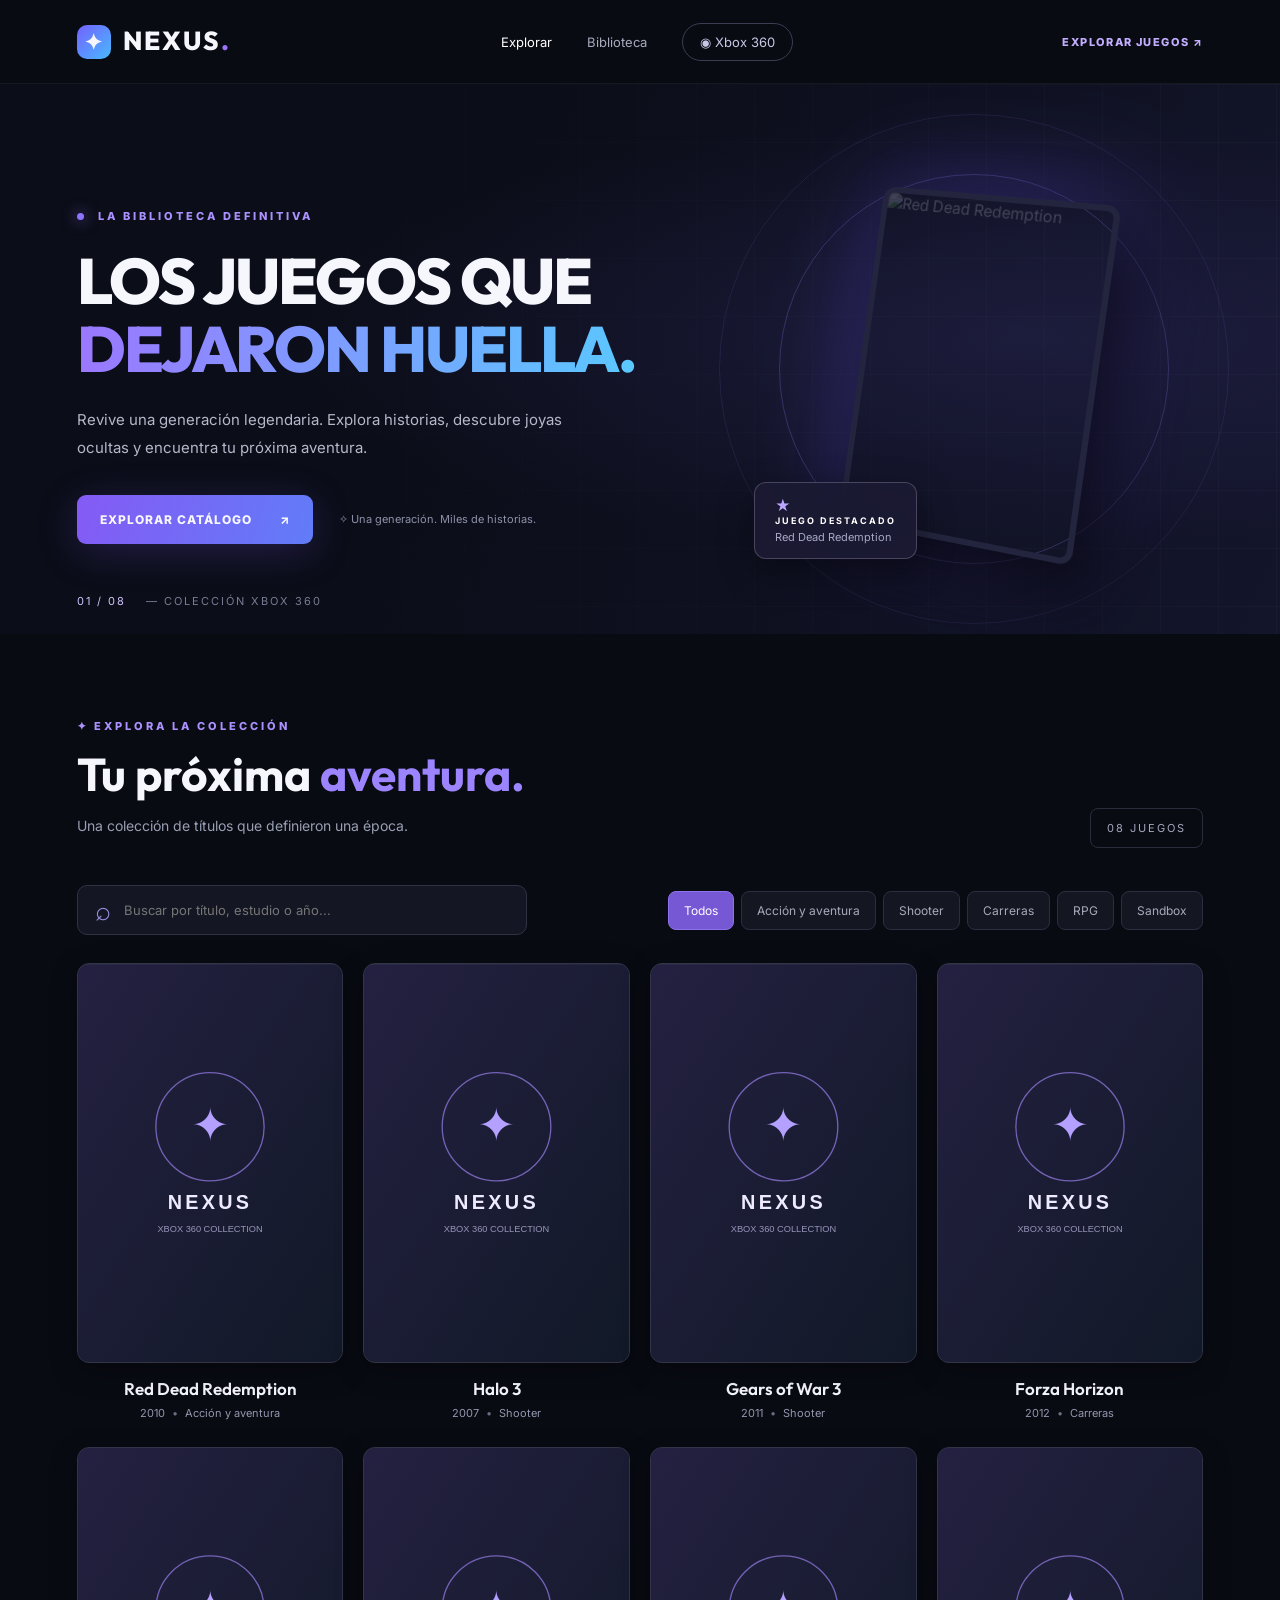
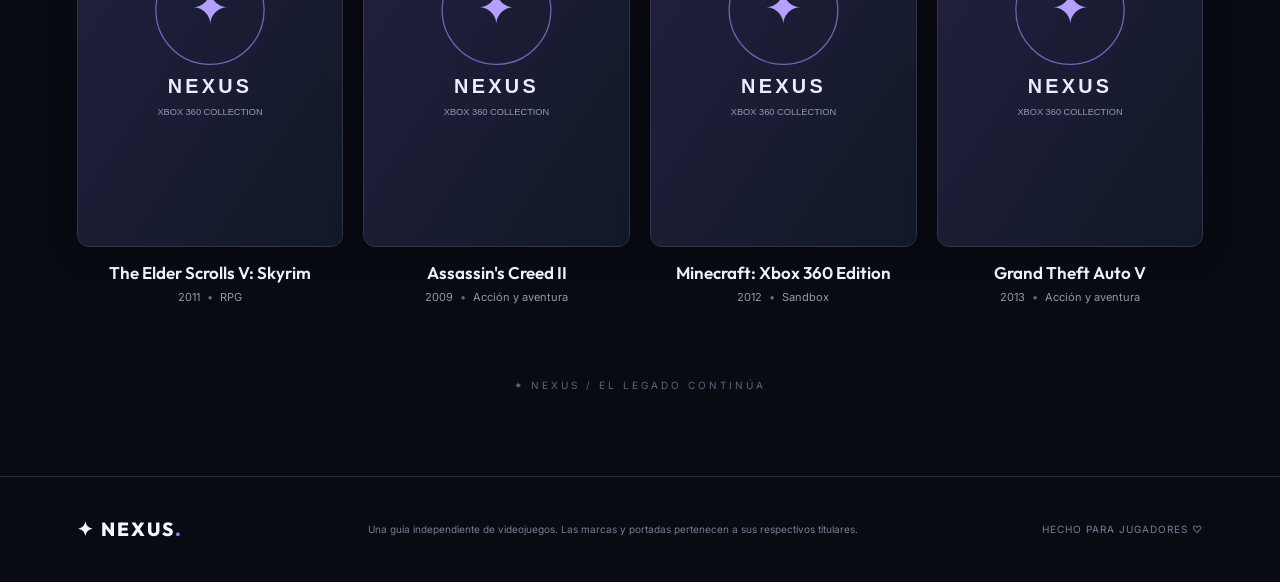
==== index.html @ 8d987488 "Add files via upload" ====
<!doctype html><html lang="es"><head><meta charset="utf-8"><meta name="viewport" content="width=device-width,initial-scale=1"><meta name="theme-color" content="#090b13"><meta name="description" content="Descubre los mejores juegos de Xbox 360, sus historias y dónde comprarlos."><title>NEXUS — Tu universo gamer</title><link rel="preconnect" href="https://fonts.googleapis.com"><link rel="preconnect" href="https://fonts.gstatic.com" crossorigin><link href="https://fonts.googleapis.com/css2?family=Outfit:wght@400;500;600;700;800&family=Inter:wght@400;500;600&display=swap" rel="stylesheet"><link rel="stylesheet" href="styles.css"></head><body><header class="topbar"><a class="brand" href="index.html"><span class="brand-icon">✦</span>NEXUS<span class="brand-dot">.</span></a><nav><a class="active" href="index.html">Explorar</a><a href="#catalogo">Biblioteca</a><span class="platform-pill">◉ Xbox 360</span></nav><a class="top-action" href="#catalogo">EXPLORAR JUEGOS ↗</a></header><main><section class="hero"><div class="hero-glow"></div><div class="hero-copy"><span class="eyebrow"><span class="pulse"></span> LA BIBLIOTECA DEFINITIVA</span><h1>LOS JUEGOS QUE<br><em>DEJARON HUELLA.</em></h1><p>Revive una generación legendaria. Explora historias, descubre joyas ocultas y encuentra tu próxima aventura.</p><div class="hero-actions"><a href="#catalogo" class="primary-button">EXPLORAR CATÁLOGO <span>↗</span></a><span class="hero-note">✧ Una generación. Miles de historias.</span></div></div><div class="hero-art"><div class="orbit orbit-one"></div><div class="orbit orbit-two"></div><div class="hero-cover"><img src="https://images.igdb.com/igdb/image/upload/t_cover_big/co2l9l.jpg" alt="Red Dead Redemption" onerror="this.style.opacity='.2'"></div><div class="float-label">★ <b>JUEGO DESTACADO</b><small>Red Dead Redemption</small></div></div><span class="hero-index">01 / 08 <span>— COLECCIÓN XBOX 360</span></span></section><section class="library" id="catalogo"><div class="section-head"><div><div class="overline">✦ EXPLORA LA COLECCIÓN</div><h2>Tu próxima <span>aventura.</span></h2><p>Una colección de títulos que definieron una época.</p></div><div class="count" id="counter">08 JUEGOS</div></div><div class="toolbar"><label class="search"><span>⌕</span><input id="buscar" type="search" placeholder="Buscar por título, estudio o año..." autocomplete="off"></label><div class="filters" id="filtros"><button class="selected" data-genero="Todos">Todos</button></div></div><div class="games-grid" id="juegos"><div class="loading">Cargando biblioteca...</div></div><div class="bottom-note">✦ NEXUS / EL LEGADO CONTINÚA</div></section></main><footer><span class="brand">✦ NEXUS<span class="brand-dot">.</span></span><p>Una guía independiente de videojuegos. Las marcas y portadas pertenecen a sus respectivos titulares.</p><span>HECHO PARA JUGADORES ♡</span></footer><script src="script.js" defer></script></body></html>
---- styles.css ----
:root{--bg:#090b13;--panel:#10131e;--border:#292c3b;--muted:#999fb3;--text:#f6f7fd;--purple:#9b73ff;--blue:#57baff}*{box-sizing:border-box}html{scroll-behavior:smooth}body{margin:0;background:var(--bg);color:var(--text);font-family:Inter,Arial,sans-serif}a{text-decoration:none;color:inherit}button,input{font:inherit}.topbar{height:84px;max-width:1440px;margin:auto;padding:0 6%;display:flex;align-items:center;justify-content:space-between;border-bottom:1px solid #ffffff0d}.brand{font:800 26px Outfit;letter-spacing:2px;white-space:nowrap}.brand-icon{display:inline-grid;place-items:center;background:linear-gradient(135deg,#7361ff,#48baff);border-radius:10px;width:34px;height:34px;font-size:22px;margin-right:12px}.brand-dot{color:var(--purple)}nav{display:flex;align-items:center;gap:35px;font-size:13px;color:#a7aabc}nav a.active,nav a:hover{color:white}.platform-pill{border:1px solid #3b3d51;border-radius:50px;padding:10px 17px;color:#c9c8e7}.top-action{font-size:11px;letter-spacing:1.4px;font-weight:800;color:#c3adff}.hero{position:relative;max-width:1440px;min-height:550px;margin:auto;padding:90px 6% 60px;overflow:hidden;display:flex;align-items:center;background:radial-gradient(ellipse at 80% 46%,#34306c55,transparent 52%),linear-gradient(110deg,#0b0d18 35%,#13152b)}.hero:before{content:'';position:absolute;inset:0;background-image:linear-gradient(#ffffff06 1px,transparent 1px),linear-gradient(90deg,#ffffff06 1px,transparent 1px);background-size:58px 58px;mask-image:linear-gradient(90deg,transparent,#000)}.hero-copy{position:relative;z-index:2;max-width:690px}.eyebrow,.overline{font-size:11px;letter-spacing:3px;color:#ab91ff;font-weight:800}.pulse{display:inline-block;background:#8f73ff;width:7px;height:7px;border-radius:50%;margin-right:9px;box-shadow:0 0 15px #8f73ff}.hero h1{font:800 clamp(40px,5vw,72px)/1.06 Outfit;margin:23px 0;letter-spacing:-2px}.hero h1 em{font-style:normal;background:linear-gradient(95deg,#9b77ff,#5ac8ff);color:transparent;background-clip:text}.hero-copy p{max-width:490px;font-size:15px;line-height:1.9;color:#b5b8c9}.hero-actions{display:flex;gap:26px;align-items:center;margin-top:32px}.primary-button{display:inline-flex;gap:28px;align-items:center;justify-content:center;background:linear-gradient(110deg,#855af5,#617cf8);padding:17px 23px;border-radius:9px;font-weight:800;font-size:12px;letter-spacing:1px;box-shadow:0 8px 40px #7659e83a;transition:.2s}.primary-button:hover{transform:translateY(-3px);box-shadow:0 12px 50px #7659e86a}.hero-note{font-size:11px;color:#8d91a9}.hero-art{position:absolute;right:11%;top:65px;width:330px;height:440px;display:grid;place-items:center;perspective:850px}.hero-cover{width:245px;height:350px;transform:rotate(8deg) rotateY(-15deg);border:6px solid #22253d;border-radius:13px;box-shadow:25px 30px 70px #000b,0 0 100px #6651ed6e;overflow:hidden;position:relative}.hero-cover img{width:100%;height:100%;object-fit:cover}.orbit{position:absolute;border:1px solid #8275db4d;border-radius:50%;width:390px;height:390px}.orbit-two{width:510px;height:510px;border-color:#8275db21}.float-label{position:absolute;bottom:30px;left:-55px;padding:13px 20px;border:1px solid #67617d9c;background:#1b1a33ed;backdrop-filter:blur(12px);border-radius:12px;color:#bca7ff;font-size:15px;box-shadow:0 12px 35px #0006}.float-label b{font-size:9px;letter-spacing:2px;display:block;color:white}.float-label small{font-size:11px;color:#a7a8c6}.hero-index{position:absolute;bottom:26px;left:6%;font-size:11px;color:#d1c5ff;letter-spacing:2px}.hero-index span{color:#777c94;margin-left:15px}.library{max-width:1440px;margin:auto;padding:85px 6%}.section-head{display:flex;justify-content:space-between;align-items:end}.section-head h2{font:700 clamp(30px,4vw,46px) Outfit;margin:12px 0 5px}.section-head h2 span{color:#9c84ff}.section-head p{color:var(--muted);font-size:14px}.count{font-size:11px;letter-spacing:2px;color:#a3a8bd;border:1px solid var(--border);padding:12px 16px;border-radius:8px}.toolbar{display:flex;align-items:center;justify-content:space-between;gap:22px;margin:37px 0 28px}.search{display:flex;align-items:center;gap:13px;background:#141723;border:1px solid #303244;border-radius:10px;padding:0 17px;min-width:290px;flex:1;max-width:450px}.search span{font-size:27px;color:#9b8ee2}.search input{background:none;border:0;outline:0;color:white;width:100%;padding:16px 0;font-size:13px}.filters{display:flex;gap:7px;overflow:auto}.filters button{white-space:nowrap;background:#141722;border:1px solid #2b2e3e;color:#a6a9b9;padding:11px 15px;border-radius:8px;cursor:pointer;font-size:12px}.filters button.selected,.filters button:hover{background:#7657d4;color:white;border-color:#8d72ee}.games-grid{display:grid;grid-template-columns:repeat(4,minmax(0,1fr));gap:27px 20px}.game-card{display:block;min-width:0;transition:transform .25s}.game-card:hover{transform:translateY(-7px)}.cover-wrap{position:relative;aspect-ratio:2/3;overflow:hidden;border-radius:12px;background:linear-gradient(145deg,#292c45,#151728);border:1px solid #343448;box-shadow:0 8px 28px #0005}.cover-wrap img{width:100%;height:100%;object-fit:contain;transition:transform .35s}.game-card:hover img{transform:scale(1.05)}.cover-wrap:after{content:'VER FICHA ↗';position:absolute;bottom:0;left:0;right:0;background:linear-gradient(transparent,#10121de8);padding:50px 15px 18px;font-size:11px;letter-spacing:1px;font-weight:800;opacity:0;transition:.25s}.game-card:hover .cover-wrap:after{opacity:1}.game-card h3{font:600 17px Outfit;text-align:center;margin:15px 0 7px}.game-meta{text-align:center;color:#9397ad;font-size:11px}.game-meta span{color:#696d83;padding:0 7px}.bottom-note{text-align:center;color:#5e637e;font-size:10px;letter-spacing:3px;margin:75px 0 0}.loading{grid-column:1/-1;text-align:center;padding:55px;color:#a8a6c8}footer{border-top:1px solid #262839;max-width:1440px;margin:auto;padding:34px 6%;display:flex;align-items:center;gap:30px;justify-content:space-between}footer .brand{font-size:19px}footer p,footer>span:last-child{font-size:10px;color:#777e94;line-height:1.7}footer>span:last-child{letter-spacing:1px}.detail-hero{position:relative;min-height:340px;background:radial-gradient(ellipse at 65% 20%,#36336c88,transparent 65%),#111323;overflow:hidden}.detail-hero .backdrop{position:absolute;inset:0;width:100%;height:100%;object-fit:cover;opacity:.22;filter:blur(3px)}.detail-hero:after{content:'';position:absolute;inset:0;background:linear-gradient(0deg,#090b13,transparent 80%)}.detail-hero-inner{position:relative;z-index:1;max-width:1250px;margin:auto;padding:45px 5% 95px}.breadcrumb{color:#b2a5dd;font-size:12px}.detail-layout{max-width:1250px;margin:-105px auto 80px;padding:0 5%;position:relative;z-index:2;display:grid;grid-template-columns:280px 1fr;gap:45px}.detail-cover{width:100%;aspect-ratio:2/3;object-fit:contain;border-radius:15px;border:1px solid #49425d;background:#1b1b2d;box-shadow:0 25px 70px #0009}.detail-content{padding-top:95px}.detail-tag{font-size:11px;letter-spacing:2px;color:#b6a2ff;font-weight:800}.detail-content h1{font:800 clamp(32px,4vw,57px)/1.08 Outfit;margin:15px 0}.detail-lead{color:#b7b9ca;font-size:15px;line-height:1.95;max-width:760px}.detail-buttons{display:flex;gap:12px;margin:28px 0 35px;flex-wrap:wrap}.secondary-button{border:1px solid #3b3d53;border-radius:9px;padding:16px 21px;font-size:12px;color:#c7c9d8}.detail-facts{display:grid;grid-template-columns:repeat(2,minmax(0,1fr));gap:14px;border-top:1px solid #303142;padding-top:30px}.fact{padding:14px 0}.fact small{display:block;font-size:11px;color:#8e92a7;margin-bottom:9px}.fact strong{font-size:14px;font-weight:600}.notice{font-size:11px;color:#8e91a8;line-height:1.8;margin-top:22px}.empty{grid-column:1/-1;text-align:center;padding:60px;color:#a8a6c8}@media(max-width:1050px){.hero-art{right:2%;opacity:.65}.hero-copy{max-width:620px}.games-grid{grid-template-columns:repeat(3,1fr)}.toolbar{align-items:stretch;flex-direction:column}.search{max-width:none}}@media(max-width:700px){.topbar{height:70px;padding:0 5%}.topbar nav{display:none}.top-action{font-size:9px}.brand{font-size:21px}.brand-icon{width:29px;height:29px}.hero{min-height:560px;padding:60px 6% 65px;align-items:start}.hero h1{font-size:42px}.hero-copy p{font-size:13px}.hero-art{right:-45px;top:240px;transform:scale(.6);transform-origin:top right;opacity:.5}.hero-copy{z-index:3}.hero-note{display:none}.hero-index{bottom:25px}.library{padding:55px 5%}.section-head{align-items:start}.count{display:none}.games-grid{grid-template-columns:repeat(2,minmax(0,1fr));gap:22px 12px}.game-card h3{font-size:14px}.game-meta{font-size:10px}.filters{width:100%}.detail-layout{grid-template-columns:125px 1fr;gap:18px;margin-top:-85px}.detail-content{padding-top:10px}.detail-content h1{font-size:28px}.detail-lead{grid-column:1/-1}.detail-layout .detail-copy{grid-column:1/-1}.detail-facts{grid-template-columns:1fr 1fr}.detail-cover{margin-top:10px}footer{flex-wrap:wrap}footer p{order:3;width:100%}}
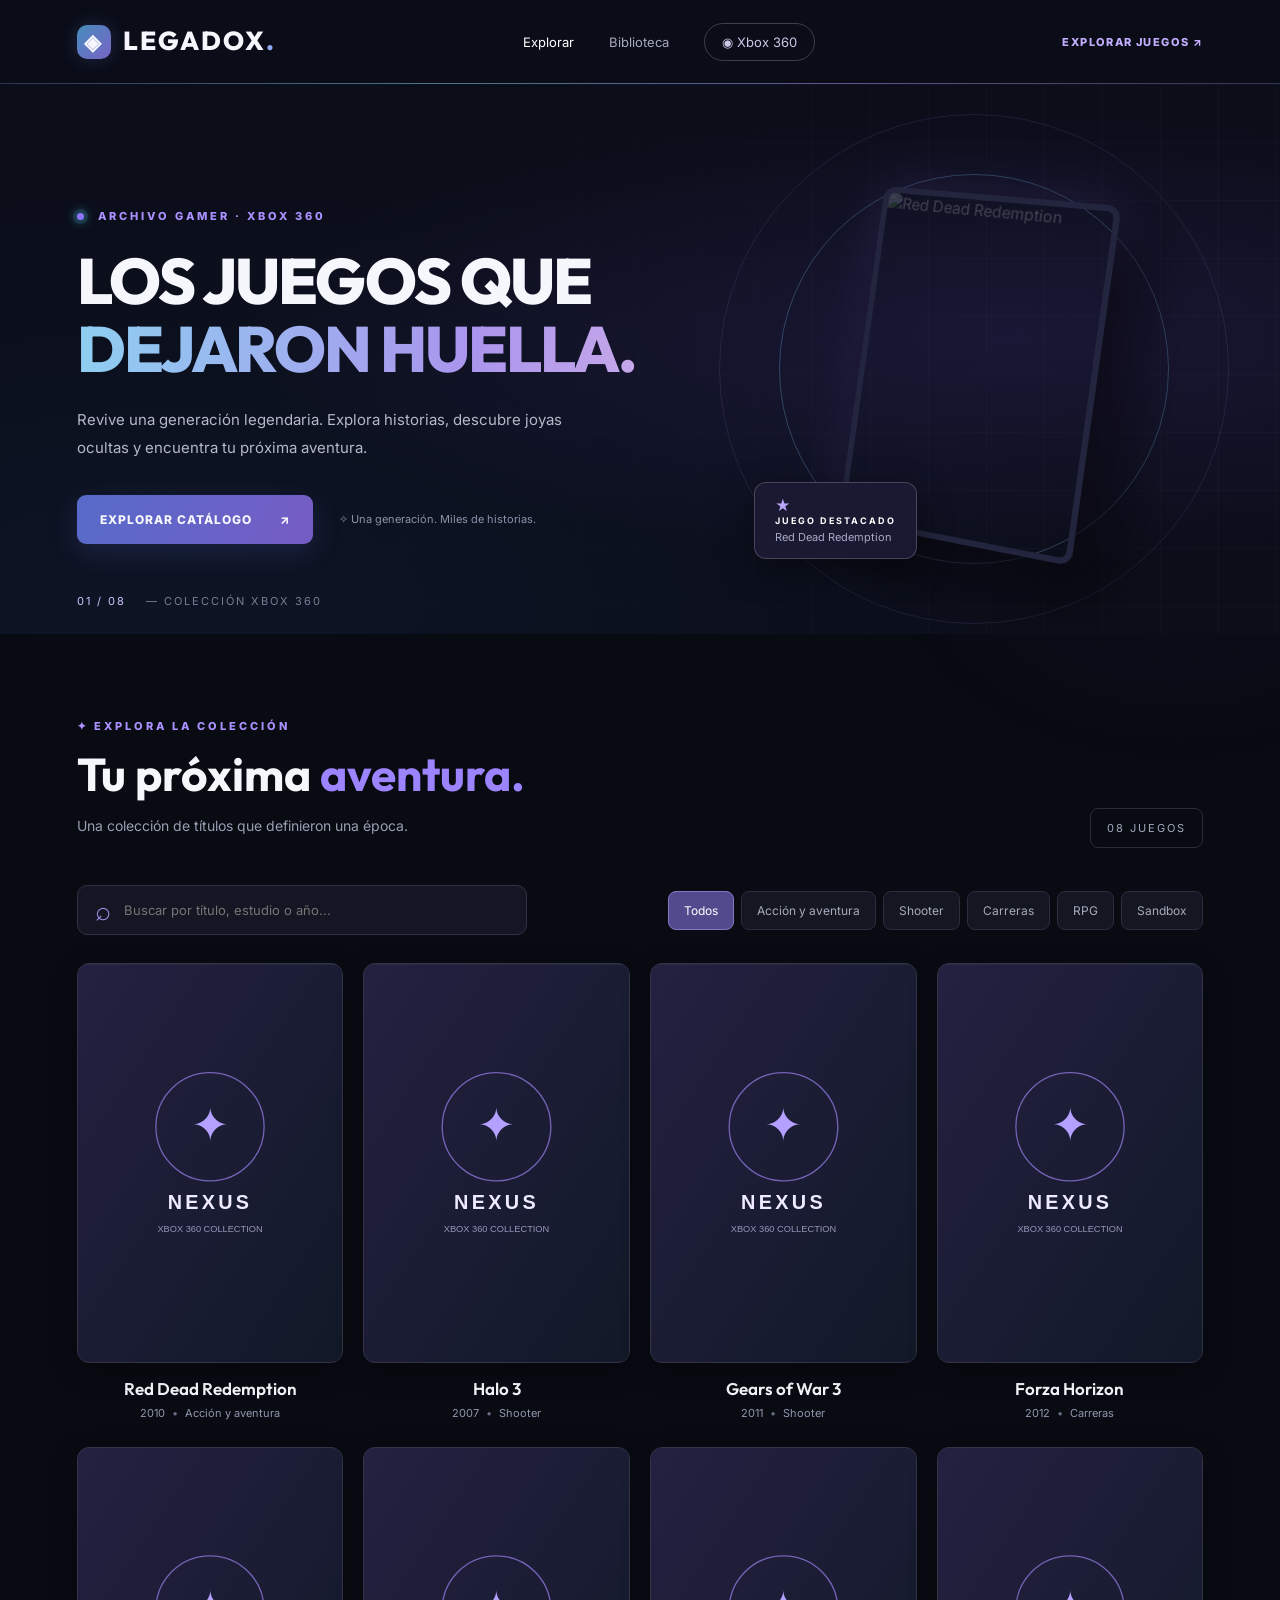
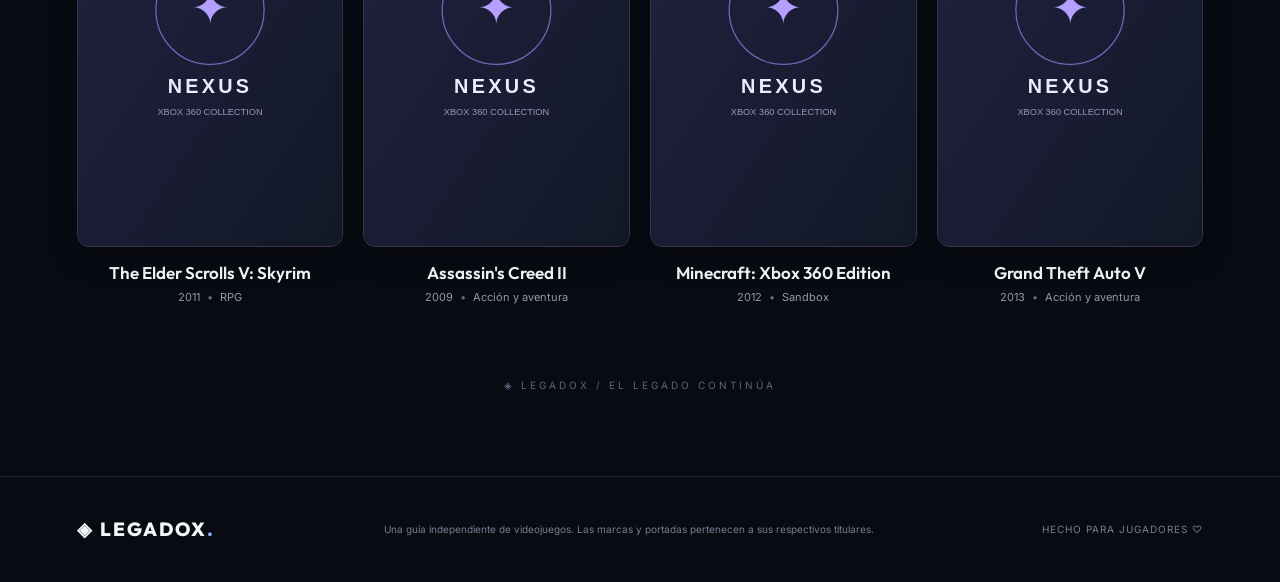
==== commit 5bf12d28: "Add files via upload" ====
--- a/index.html
+++ b/index.html
@@ -1 +1 @@
-<!doctype html><html lang="es"><head><meta charset="utf-8"><meta name="viewport" content="width=device-width,initial-scale=1"><meta name="theme-color" content="#090b13"><meta name="description" content="Descubre los mejores juegos de Xbox 360, sus historias y dónde comprarlos."><title>NEXUS — Tu universo gamer</title><link rel="preconnect" href="https://fonts.googleapis.com"><link rel="preconnect" href="https://fonts.gstatic.com" crossorigin><link href="https://fonts.googleapis.com/css2?family=Outfit:wght@400;500;600;700;800&family=Inter:wght@400;500;600&display=swap" rel="stylesheet"><link rel="stylesheet" href="styles.css"></head><body><header class="topbar"><a class="brand" href="index.html"><span class="brand-icon">✦</span>NEXUS<span class="brand-dot">.</span></a><nav><a class="active" href="index.html">Explorar</a><a href="#catalogo">Biblioteca</a><span class="platform-pill">◉ Xbox 360</span></nav><a class="top-action" href="#catalogo">EXPLORAR JUEGOS ↗</a></header><main><section class="hero"><div class="hero-glow"></div><div class="hero-copy"><span class="eyebrow"><span class="pulse"></span> LA BIBLIOTECA DEFINITIVA</span><h1>LOS JUEGOS QUE<br><em>DEJARON HUELLA.</em></h1><p>Revive una generación legendaria. Explora historias, descubre joyas ocultas y encuentra tu próxima aventura.</p><div class="hero-actions"><a href="#catalogo" class="primary-button">EXPLORAR CATÁLOGO <span>↗</span></a><span class="hero-note">✧ Una generación. Miles de historias.</span></div></div><div class="hero-art"><div class="orbit orbit-one"></div><div class="orbit orbit-two"></div><div class="hero-cover"><img src="https://images.igdb.com/igdb/image/upload/t_cover_big/co2l9l.jpg" alt="Red Dead Redemption" onerror="this.style.opacity='.2'"></div><div class="float-label">★ <b>JUEGO DESTACADO</b><small>Red Dead Redemption</small></div></div><span class="hero-index">01 / 08 <span>— COLECCIÓN XBOX 360</span></span></section><section class="library" id="catalogo"><div class="section-head"><div><div class="overline">✦ EXPLORA LA COLECCIÓN</div><h2>Tu próxima <span>aventura.</span></h2><p>Una colección de títulos que definieron una época.</p></div><div class="count" id="counter">08 JUEGOS</div></div><div class="toolbar"><label class="search"><span>⌕</span><input id="buscar" type="search" placeholder="Buscar por título, estudio o año..." autocomplete="off"></label><div class="filters" id="filtros"><button class="selected" data-genero="Todos">Todos</button></div></div><div class="games-grid" id="juegos"><div class="loading">Cargando biblioteca...</div></div><div class="bottom-note">✦ NEXUS / EL LEGADO CONTINÚA</div></section></main><footer><span class="brand">✦ NEXUS<span class="brand-dot">.</span></span><p>Una guía independiente de videojuegos. Las marcas y portadas pertenecen a sus respectivos titulares.</p><span>HECHO PARA JUGADORES ♡</span></footer><script src="script.js" defer></script></body></html>
+<!doctype html><html lang="es"><head><meta charset="utf-8"><meta name="viewport" content="width=device-width,initial-scale=1"><meta name="theme-color" content="#090b13"><meta name="description" content="Descubre los mejores juegos de Xbox 360, sus historias y dónde comprarlos."><title>LEGADOX — Tu universo gamer</title><link rel="preconnect" href="https://fonts.googleapis.com"><link rel="preconnect" href="https://fonts.gstatic.com" crossorigin><link href="https://fonts.googleapis.com/css2?family=Outfit:wght@400;500;600;700;800&family=Inter:wght@400;500;600&display=swap" rel="stylesheet"><link rel="stylesheet" href="styles.css"></head><body><div class="ambient-rgb" aria-hidden="true"></div><header class="topbar neon-topbar"><a class="brand" href="index.html"><span class="brand-icon">◈</span>LEGADOX<span class="brand-dot">.</span></a><nav><a class="active" href="index.html">Explorar</a><a href="#catalogo">Biblioteca</a><span class="platform-pill">◉ Xbox 360</span></nav><a class="top-action" href="#catalogo">EXPLORAR JUEGOS ↗</a></header><main><section class="hero rgb-frame"><div class="hero-glow"></div><div class="hero-copy"><span class="eyebrow"><span class="pulse"></span> ARCHIVO GAMER · XBOX 360</span><h1>LOS JUEGOS QUE<br><em>DEJARON HUELLA.</em></h1><p>Revive una generación legendaria. Explora historias, descubre joyas ocultas y encuentra tu próxima aventura.</p><div class="hero-actions"><a href="#catalogo" class="primary-button">EXPLORAR CATÁLOGO <span>↗</span></a><span class="hero-note">✧ Una generación. Miles de historias.</span></div></div><div class="hero-art"><div class="orbit orbit-one"></div><div class="orbit orbit-two"></div><div class="hero-cover"><img src="https://images.igdb.com/igdb/image/upload/t_cover_big/co2l9l.jpg" alt="Red Dead Redemption" onerror="this.style.opacity='.2'"></div><div class="float-label">★ <b>JUEGO DESTACADO</b><small>Red Dead Redemption</small></div></div><span class="hero-index">01 / 08 <span>— COLECCIÓN XBOX 360</span></span></section><section class="library" id="catalogo"><div class="section-head"><div><div class="overline">✦ EXPLORA LA COLECCIÓN</div><h2>Tu próxima <span>aventura.</span></h2><p>Una colección de títulos que definieron una época.</p></div><div class="count" id="counter">08 JUEGOS</div></div><div class="toolbar"><label class="search"><span>⌕</span><input id="buscar" type="search" placeholder="Buscar por título, estudio o año..." autocomplete="off"></label><div class="filters" id="filtros"><button class="selected" data-genero="Todos">Todos</button></div></div><div class="games-grid" id="juegos"><div class="loading">Cargando biblioteca...</div></div><div class="bottom-note">◈ LEGADOX / EL LEGADO CONTINÚA</div></section></main><footer><span class="brand">◈ LEGADOX<span class="brand-dot">.</span></span><p>Una guía independiente de videojuegos. Las marcas y portadas pertenecen a sus respectivos titulares.</p><span>HECHO PARA JUGADORES ♡</span></footer><script src="script.js" defer></script></body></html>
--- a/styles.css
+++ b/styles.css
@@ -1 +1,65 @@
 :root{--bg:#090b13;--panel:#10131e;--border:#292c3b;--muted:#999fb3;--text:#f6f7fd;--purple:#9b73ff;--blue:#57baff}*{box-sizing:border-box}html{scroll-behavior:smooth}body{margin:0;background:var(--bg);color:var(--text);font-family:Inter,Arial,sans-serif}a{text-decoration:none;color:inherit}button,input{font:inherit}.topbar{height:84px;max-width:1440px;margin:auto;padding:0 6%;display:flex;align-items:center;justify-content:space-between;border-bottom:1px solid #ffffff0d}.brand{font:800 26px Outfit;letter-spacing:2px;white-space:nowrap}.brand-icon{display:inline-grid;place-items:center;background:linear-gradient(135deg,#7361ff,#48baff);border-radius:10px;width:34px;height:34px;font-size:22px;margin-right:12px}.brand-dot{color:var(--purple)}nav{display:flex;align-items:center;gap:35px;font-size:13px;color:#a7aabc}nav a.active,nav a:hover{color:white}.platform-pill{border:1px solid #3b3d51;border-radius:50px;padding:10px 17px;color:#c9c8e7}.top-action{font-size:11px;letter-spacing:1.4px;font-weight:800;color:#c3adff}.hero{position:relative;max-width:1440px;min-height:550px;margin:auto;padding:90px 6% 60px;overflow:hidden;display:flex;align-items:center;background:radial-gradient(ellipse at 80% 46%,#34306c55,transparent 52%),linear-gradient(110deg,#0b0d18 35%,#13152b)}.hero:before{content:'';position:absolute;inset:0;background-image:linear-gradient(#ffffff06 1px,transparent 1px),linear-gradient(90deg,#ffffff06 1px,transparent 1px);background-size:58px 58px;mask-image:linear-gradient(90deg,transparent,#000)}.hero-copy{position:relative;z-index:2;max-width:690px}.eyebrow,.overline{font-size:11px;letter-spacing:3px;color:#ab91ff;font-weight:800}.pulse{display:inline-block;background:#8f73ff;width:7px;height:7px;border-radius:50%;margin-right:9px;box-shadow:0 0 15px #8f73ff}.hero h1{font:800 clamp(40px,5vw,72px)/1.06 Outfit;margin:23px 0;letter-spacing:-2px}.hero h1 em{font-style:normal;background:linear-gradient(95deg,#9b77ff,#5ac8ff);color:transparent;background-clip:text}.hero-copy p{max-width:490px;font-size:15px;line-height:1.9;color:#b5b8c9}.hero-actions{display:flex;gap:26px;align-items:center;margin-top:32px}.primary-button{display:inline-flex;gap:28px;align-items:center;justify-content:center;background:linear-gradient(110deg,#855af5,#617cf8);padding:17px 23px;border-radius:9px;font-weight:800;font-size:12px;letter-spacing:1px;box-shadow:0 8px 40px #7659e83a;transition:.2s}.primary-button:hover{transform:translateY(-3px);box-shadow:0 12px 50px #7659e86a}.hero-note{font-size:11px;color:#8d91a9}.hero-art{position:absolute;right:11%;top:65px;width:330px;height:440px;display:grid;place-items:center;perspective:850px}.hero-cover{width:245px;height:350px;transform:rotate(8deg) rotateY(-15deg);border:6px solid #22253d;border-radius:13px;box-shadow:25px 30px 70px #000b,0 0 100px #6651ed6e;overflow:hidden;position:relative}.hero-cover img{width:100%;height:100%;object-fit:cover}.orbit{position:absolute;border:1px solid #8275db4d;border-radius:50%;width:390px;height:390px}.orbit-two{width:510px;height:510px;border-color:#8275db21}.float-label{position:absolute;bottom:30px;left:-55px;padding:13px 20px;border:1px solid #67617d9c;background:#1b1a33ed;backdrop-filter:blur(12px);border-radius:12px;color:#bca7ff;font-size:15px;box-shadow:0 12px 35px #0006}.float-label b{font-size:9px;letter-spacing:2px;display:block;color:white}.float-label small{font-size:11px;color:#a7a8c6}.hero-index{position:absolute;bottom:26px;left:6%;font-size:11px;color:#d1c5ff;letter-spacing:2px}.hero-index span{color:#777c94;margin-left:15px}.library{max-width:1440px;margin:auto;padding:85px 6%}.section-head{display:flex;justify-content:space-between;align-items:end}.section-head h2{font:700 clamp(30px,4vw,46px) Outfit;margin:12px 0 5px}.section-head h2 span{color:#9c84ff}.section-head p{color:var(--muted);font-size:14px}.count{font-size:11px;letter-spacing:2px;color:#a3a8bd;border:1px solid var(--border);padding:12px 16px;border-radius:8px}.toolbar{display:flex;align-items:center;justify-content:space-between;gap:22px;margin:37px 0 28px}.search{display:flex;align-items:center;gap:13px;background:#141723;border:1px solid #303244;border-radius:10px;padding:0 17px;min-width:290px;flex:1;max-width:450px}.search span{font-size:27px;color:#9b8ee2}.search input{background:none;border:0;outline:0;color:white;width:100%;padding:16px 0;font-size:13px}.filters{display:flex;gap:7px;overflow:auto}.filters button{white-space:nowrap;background:#141722;border:1px solid #2b2e3e;color:#a6a9b9;padding:11px 15px;border-radius:8px;cursor:pointer;font-size:12px}.filters button.selected,.filters button:hover{background:#7657d4;color:white;border-color:#8d72ee}.games-grid{display:grid;grid-template-columns:repeat(4,minmax(0,1fr));gap:27px 20px}.game-card{display:block;min-width:0;transition:transform .25s}.game-card:hover{transform:translateY(-7px)}.cover-wrap{position:relative;aspect-ratio:2/3;overflow:hidden;border-radius:12px;background:linear-gradient(145deg,#292c45,#151728);border:1px solid #343448;box-shadow:0 8px 28px #0005}.cover-wrap img{width:100%;height:100%;object-fit:contain;transition:transform .35s}.game-card:hover img{transform:scale(1.05)}.cover-wrap:after{content:'VER FICHA ↗';position:absolute;bottom:0;left:0;right:0;background:linear-gradient(transparent,#10121de8);padding:50px 15px 18px;font-size:11px;letter-spacing:1px;font-weight:800;opacity:0;transition:.25s}.game-card:hover .cover-wrap:after{opacity:1}.game-card h3{font:600 17px Outfit;text-align:center;margin:15px 0 7px}.game-meta{text-align:center;color:#9397ad;font-size:11px}.game-meta span{color:#696d83;padding:0 7px}.bottom-note{text-align:center;color:#5e637e;font-size:10px;letter-spacing:3px;margin:75px 0 0}.loading{grid-column:1/-1;text-align:center;padding:55px;color:#a8a6c8}footer{border-top:1px solid #262839;max-width:1440px;margin:auto;padding:34px 6%;display:flex;align-items:center;gap:30px;justify-content:space-between}footer .brand{font-size:19px}footer p,footer>span:last-child{font-size:10px;color:#777e94;line-height:1.7}footer>span:last-child{letter-spacing:1px}.detail-hero{position:relative;min-height:340px;background:radial-gradient(ellipse at 65% 20%,#36336c88,transparent 65%),#111323;overflow:hidden}.detail-hero .backdrop{position:absolute;inset:0;width:100%;height:100%;object-fit:cover;opacity:.22;filter:blur(3px)}.detail-hero:after{content:'';position:absolute;inset:0;background:linear-gradient(0deg,#090b13,transparent 80%)}.detail-hero-inner{position:relative;z-index:1;max-width:1250px;margin:auto;padding:45px 5% 95px}.breadcrumb{color:#b2a5dd;font-size:12px}.detail-layout{max-width:1250px;margin:-105px auto 80px;padding:0 5%;position:relative;z-index:2;display:grid;grid-template-columns:280px 1fr;gap:45px}.detail-cover{width:100%;aspect-ratio:2/3;object-fit:contain;border-radius:15px;border:1px solid #49425d;background:#1b1b2d;box-shadow:0 25px 70px #0009}.detail-content{padding-top:95px}.detail-tag{font-size:11px;letter-spacing:2px;color:#b6a2ff;font-weight:800}.detail-content h1{font:800 clamp(32px,4vw,57px)/1.08 Outfit;margin:15px 0}.detail-lead{color:#b7b9ca;font-size:15px;line-height:1.95;max-width:760px}.detail-buttons{display:flex;gap:12px;margin:28px 0 35px;flex-wrap:wrap}.secondary-button{border:1px solid #3b3d53;border-radius:9px;padding:16px 21px;font-size:12px;color:#c7c9d8}.detail-facts{display:grid;grid-template-columns:repeat(2,minmax(0,1fr));gap:14px;border-top:1px solid #303142;padding-top:30px}.fact{padding:14px 0}.fact small{display:block;font-size:11px;color:#8e92a7;margin-bottom:9px}.fact strong{font-size:14px;font-weight:600}.notice{font-size:11px;color:#8e91a8;line-height:1.8;margin-top:22px}.empty{grid-column:1/-1;text-align:center;padding:60px;color:#a8a6c8}@media(max-width:1050px){.hero-art{right:2%;opacity:.65}.hero-copy{max-width:620px}.games-grid{grid-template-columns:repeat(3,1fr)}.toolbar{align-items:stretch;flex-direction:column}.search{max-width:none}}@media(max-width:700px){.topbar{height:70px;padding:0 5%}.topbar nav{display:none}.top-action{font-size:9px}.brand{font-size:21px}.brand-icon{width:29px;height:29px}.hero{min-height:560px;padding:60px 6% 65px;align-items:start}.hero h1{font-size:42px}.hero-copy p{font-size:13px}.hero-art{right:-45px;top:240px;transform:scale(.6);transform-origin:top right;opacity:.5}.hero-copy{z-index:3}.hero-note{display:none}.hero-index{bottom:25px}.library{padding:55px 5%}.section-head{align-items:start}.count{display:none}.games-grid{grid-template-columns:repeat(2,minmax(0,1fr));gap:22px 12px}.game-card h3{font-size:14px}.game-meta{font-size:10px}.filters{width:100%}.detail-layout{grid-template-columns:125px 1fr;gap:18px;margin-top:-85px}.detail-content{padding-top:10px}.detail-content h1{font-size:28px}.detail-lead{grid-column:1/-1}.detail-layout .detail-copy{grid-column:1/-1}.detail-facts{grid-template-columns:1fr 1fr}.detail-cover{margin-top:10px}footer{flex-wrap:wrap}footer p{order:3;width:100%}}
+
+/* LEGADOX — Gamer Premium RGB. Lightweight CSS-only lighting. */
+:root{--neon-cyan:#3ddcf5;--neon-violet:#9b5cff;--neon-pink:#ff4db8}
+body{background:#070912;isolation:isolate}
+.ambient-rgb{pointer-events:none;position:fixed;inset:0;z-index:-1;opacity:.55;background:radial-gradient(ellipse 38% 32% at 8% 12%,#2643a12e,transparent 80%),radial-gradient(ellipse 38% 35% at 92% 56%,#a13ad123,transparent 80%),radial-gradient(ellipse 40% 30% at 40% 100%,#00bfd51c,transparent 80%)}
+.neon-topbar{border-bottom:1px solid #5262a850;backdrop-filter:blur(18px);background:#090b17e8}
+.neon-topbar:after{content:'';position:absolute;left:0;bottom:-1px;height:1px;width:100%;background:linear-gradient(90deg,transparent,var(--neon-cyan),var(--neon-violet),var(--neon-pink),transparent);opacity:.7}
+.brand-icon{background:linear-gradient(135deg,#18d6ff,#835cff 65%,#ff4db8);box-shadow:0 0 20px #755dff70}
+.brand-dot{color:#54ddfa}
+.hero{background:radial-gradient(ellipse at 78% 42%,#4c258a40,transparent 50%),radial-gradient(ellipse at 18% 75%,#146ca62e,transparent 60%),#0b0c19}
+.hero-glow{background:radial-gradient(circle,#754eff44,transparent 65%)}
+.hero h1 em{background:linear-gradient(100deg,#58e5fa,#a688ff 58%,#ff75d5);background-clip:text;-webkit-background-clip:text;color:transparent;font-style:normal;filter:drop-shadow(0 0 16px #8762ff35)}
+.hero-cover{box-shadow:25px 30px 70px #000b,0 0 60px #6651ed66,0 0 100px #12d9ff24;animation:coverFloat 7s ease-in-out infinite}
+.orbit-one{border-color:#40dfff77;box-shadow:0 0 28px #2bc8f625}
+.orbit-two{border-color:#ff52cb4b}
+.pulse{box-shadow:0 0 0 4px #53d8fa20,0 0 12px #53d8fa}
+.primary-button{background:linear-gradient(115deg,#535ce8,#8755e9 55%,#a746d7);box-shadow:0 10px 30px #7154ff3c;transition:transform .2s,box-shadow .2s}
+.primary-button:hover{transform:translateY(-2px);box-shadow:0 10px 32px #755bff78,0 0 22px #3ddcf52e}
+.game-card .cover-wrap{transition:border-color .25s,box-shadow .25s}
+.game-card:hover .cover-wrap,.game-card:focus-visible .cover-wrap{border-color:#a275ff;box-shadow:0 14px 36px #0009,0 0 0 1px #8e5bff88,0 0 28px #7c4dff66}
+.game-card:hover h3{color:#a9eaff}
+.filters button.selected{background:linear-gradient(120deg,#5054c9,#8b4ce1);border-color:#9a7fff;box-shadow:0 0 15px #8555ff42}
+.search:focus-within{border-color:#7c86ff;box-shadow:0 0 0 3px #6d5bff21,0 0 22px #665dff20}
+.detail-hero{background:radial-gradient(ellipse at 60% 20%,#3a278a88,transparent 65%),#0b0c1c}
+.detail-cover{box-shadow:0 25px 70px #0009,0 0 35px #7e52fa40}
+.buy-section{margin:34px 0 20px;padding:24px;border:1px solid #3b3a64;border-radius:16px;background:linear-gradient(145deg,#191a32,#10121f);box-shadow:inset 0 1px #ffffff0a,0 15px 35px #0004}
+.buy-kicker{font-size:10px;letter-spacing:2px;color:#69dff7;font-weight:800}
+.buy-heading h2{font:700 25px Outfit;margin:8px 0 4px}
+.buy-heading p{color:#a9abc3;font-size:12px;line-height:1.6;margin:0 0 19px}
+.buy-links{display:grid;grid-template-columns:repeat(2,minmax(0,1fr));gap:10px}
+.buy-link{display:flex;align-items:center;gap:12px;min-height:58px;padding:12px 15px;border-radius:10px;border:1px solid #444361;background:#202139;color:#e9e8ff;font:600 13px Outfit;transition:transform .2s,border-color .2s,box-shadow .2s}
+.buy-link:hover{transform:translateY(-2px);border-color:#8d7bff;box-shadow:0 0 22px #6958f73b}
+.buy-link-primary{border-color:#7765f9;background:linear-gradient(110deg,#383b91,#573c9a)}
+.buy-link-icon{font-size:19px;color:#73e5ff}
+.buy-link-arrow{margin-left:auto;color:#9b96df}
+@keyframes coverFloat{0%,100%{transform:rotate(8deg) rotateY(-15deg) translateY(0)}50%{transform:rotate(8deg) rotateY(-15deg) translateY(-12px)}}
+@media(max-width:700px){.buy-section{padding:17px}.buy-links{grid-template-columns:1fr}.buy-heading h2{font-size:22px}.hero-cover{animation:none}}
+@media(prefers-reduced-motion:reduce){.hero-cover{animation:none!important}.game-card,.game-card img,.primary-button,.buy-link{transition:none!important}}
+
+/* LEGADOX 2.1 · RGB elegante: light, restrained and accessible */
+:root{--neon-cyan:#73d7ef;--neon-violet:#a78bfa;--neon-pink:#c99bdb}
+body{background:#090b13}
+.ambient-rgb{opacity:.38;background:radial-gradient(ellipse 32% 27% at 8% 15%,#294da632,transparent 78%),radial-gradient(ellipse 30% 30% at 92% 62%,#673eaa25,transparent 80%)}
+.neon-topbar{position:relative;background:#0c0e19e8;border-bottom:1px solid #30334c;backdrop-filter:blur(10px)}
+.neon-topbar:after{opacity:.42;background:linear-gradient(90deg,transparent,#6ac9eb,#9a81e9,transparent)}
+.brand-icon{background:linear-gradient(135deg,#478dbd,#7863c5);box-shadow:0 0 18px #6973d43b}
+.brand-dot{color:#91a8f5}
+.hero{background:radial-gradient(ellipse at 79% 46%,#342a6959,transparent 54%),radial-gradient(ellipse at 14% 95%,#17436c24,transparent 60%),#0b0d19}
+.hero h1 em{background:linear-gradient(95deg,#8ecff1,#aa95ed 70%,#c5a7e9);background-clip:text;-webkit-background-clip:text;filter:none}
+.hero-cover{animation:none;box-shadow:25px 30px 65px #000b,0 0 56px #6252aa45;transition:transform .35s ease,box-shadow .35s ease}
+.hero-cover:hover{transform:rotate(5deg) rotateY(-10deg) translateY(-6px);box-shadow:25px 35px 75px #000b,0 0 64px #7768d45a}
+.orbit-one{border-color:#6a9ec35a;box-shadow:none}.orbit-two{border-color:#7666a533}
+.primary-button{background:linear-gradient(115deg,#566bc9,#765cc5);box-shadow:0 8px 28px #5d63c633}
+.primary-button:hover{box-shadow:0 12px 35px #5d63c65c}
+.game-card:hover .cover-wrap,.game-card:focus-visible .cover-wrap{border-color:#9e8be6;box-shadow:0 15px 36px #0009,0 0 0 1px #9e8be666,0 0 18px #7967c93b}
+.game-card:hover h3{color:#d2c8ff}
+.filters button.selected{background:#514b8e;border-color:#8277c5;box-shadow:none}
+.buy-link-primary{background:linear-gradient(110deg,#343b72,#4d3c78);border-color:#776cba}
+.buy-link:hover{border-color:#9a8bd4;box-shadow:0 5px 20px #6958f726}
+/* Short, calm reveal on interaction; no constant RGB motion */
+.game-card,.buy-link,.filters button{transition-duration:.22s}
+.game-card:focus-visible,.buy-link:focus-visible,.primary-button:focus-visible,.filters button:focus-visible,.top-action:focus-visible{outline:2px solid #a9caff;outline-offset:4px}
+.detail-cover{box-shadow:0 25px 70px #0009,0 0 28px #7e52fa26}
+@media(prefers-reduced-motion:reduce){html{scroll-behavior:auto}*,*::before,*::after{animation:none!important;transition:none!important}}
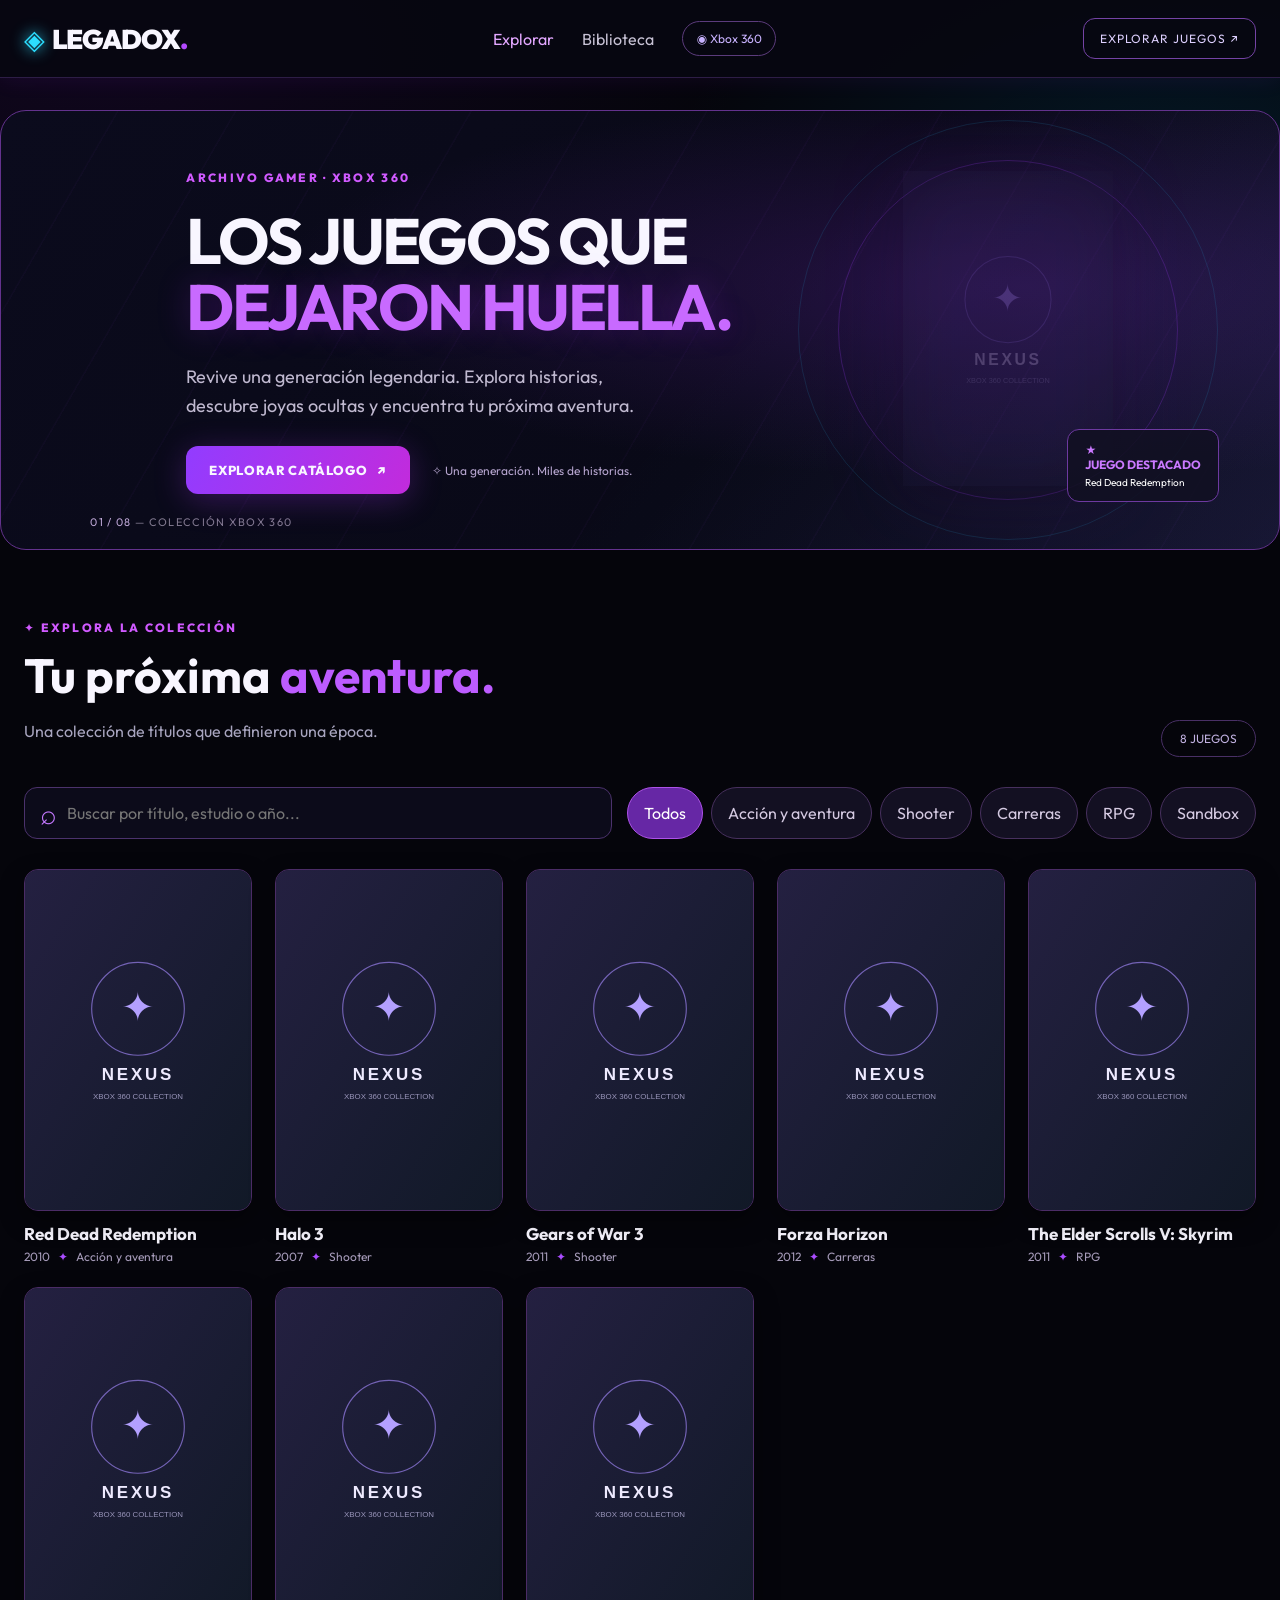
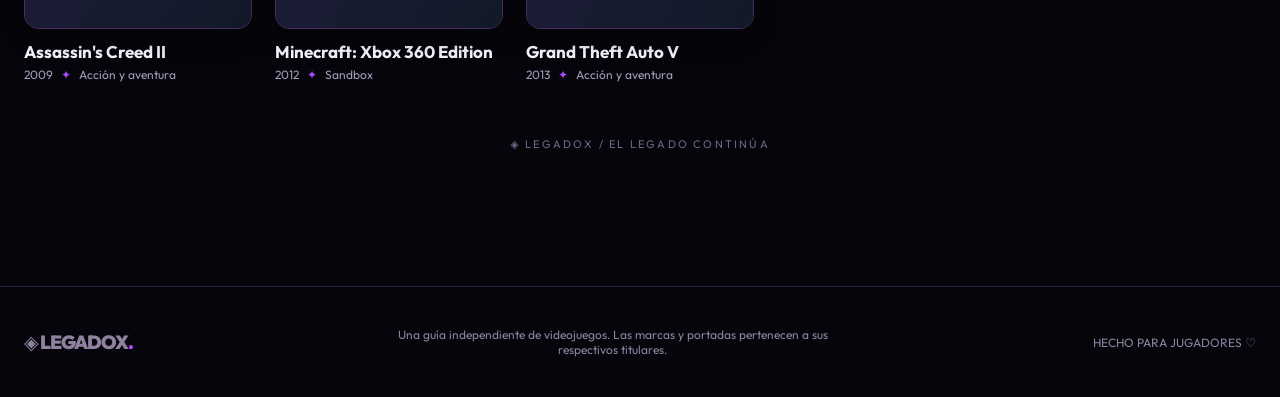
==== commit d7858188: "Add files via upload" ====
--- a/index.html
+++ b/index.html
@@ -1 +1 @@
-<!doctype html><html lang="es"><head><meta charset="utf-8"><meta name="viewport" content="width=device-width,initial-scale=1"><meta name="theme-color" content="#090b13"><meta name="description" content="Descubre los mejores juegos de Xbox 360, sus historias y dónde comprarlos."><title>LEGADOX — Tu universo gamer</title><link rel="preconnect" href="https://fonts.googleapis.com"><link rel="preconnect" href="https://fonts.gstatic.com" crossorigin><link href="https://fonts.googleapis.com/css2?family=Outfit:wght@400;500;600;700;800&family=Inter:wght@400;500;600&display=swap" rel="stylesheet"><link rel="stylesheet" href="styles.css"></head><body><div class="ambient-rgb" aria-hidden="true"></div><header class="topbar neon-topbar"><a class="brand" href="index.html"><span class="brand-icon">◈</span>LEGADOX<span class="brand-dot">.</span></a><nav><a class="active" href="index.html">Explorar</a><a href="#catalogo">Biblioteca</a><span class="platform-pill">◉ Xbox 360</span></nav><a class="top-action" href="#catalogo">EXPLORAR JUEGOS ↗</a></header><main><section class="hero rgb-frame"><div class="hero-glow"></div><div class="hero-copy"><span class="eyebrow"><span class="pulse"></span> ARCHIVO GAMER · XBOX 360</span><h1>LOS JUEGOS QUE<br><em>DEJARON HUELLA.</em></h1><p>Revive una generación legendaria. Explora historias, descubre joyas ocultas y encuentra tu próxima aventura.</p><div class="hero-actions"><a href="#catalogo" class="primary-button">EXPLORAR CATÁLOGO <span>↗</span></a><span class="hero-note">✧ Una generación. Miles de historias.</span></div></div><div class="hero-art"><div class="orbit orbit-one"></div><div class="orbit orbit-two"></div><div class="hero-cover"><img src="https://images.igdb.com/igdb/image/upload/t_cover_big/co2l9l.jpg" alt="Red Dead Redemption" onerror="this.style.opacity='.2'"></div><div class="float-label">★ <b>JUEGO DESTACADO</b><small>Red Dead Redemption</small></div></div><span class="hero-index">01 / 08 <span>— COLECCIÓN XBOX 360</span></span></section><section class="library" id="catalogo"><div class="section-head"><div><div class="overline">✦ EXPLORA LA COLECCIÓN</div><h2>Tu próxima <span>aventura.</span></h2><p>Una colección de títulos que definieron una época.</p></div><div class="count" id="counter">08 JUEGOS</div></div><div class="toolbar"><label class="search"><span>⌕</span><input id="buscar" type="search" placeholder="Buscar por título, estudio o año..." autocomplete="off"></label><div class="filters" id="filtros"><button class="selected" data-genero="Todos">Todos</button></div></div><div class="games-grid" id="juegos"><div class="loading">Cargando biblioteca...</div></div><div class="bottom-note">◈ LEGADOX / EL LEGADO CONTINÚA</div></section></main><footer><span class="brand">◈ LEGADOX<span class="brand-dot">.</span></span><p>Una guía independiente de videojuegos. Las marcas y portadas pertenecen a sus respectivos titulares.</p><span>HECHO PARA JUGADORES ♡</span></footer><script src="script.js" defer></script></body></html>
+<!doctype html><html lang="es"><head><meta charset="utf-8"><meta name="viewport" content="width=device-width,initial-scale=1"><meta name="theme-color" content="#05050b"><meta name="description" content="Descubre los mejores juegos de Xbox 360, sus historias y dónde comprarlos."><title>LEGADOX — Tu universo gamer</title><link rel="preconnect" href="https://fonts.googleapis.com"><link rel="preconnect" href="https://fonts.gstatic.com" crossorigin><link href="https://fonts.googleapis.com/css2?family=Outfit:wght@400;500;600;700;800&family=Inter:wght@400;500;600&display=swap" rel="stylesheet"><link rel="stylesheet" href="styles.css"></head><body><div class="ambient-rgb" aria-hidden="true"></div><header class="topbar neon-topbar"><a class="brand" href="index.html"><span class="brand-icon">◈</span>LEGADOX<span class="brand-dot">.</span></a><nav><a class="active" href="index.html">Explorar</a><a href="#catalogo">Biblioteca</a><span class="platform-pill">◉ Xbox 360</span></nav><a class="top-action" href="#catalogo">EXPLORAR JUEGOS ↗</a></header><main><section class="hero rgb-frame"><div class="hero-glow"></div><div class="hero-copy"><span class="eyebrow"><span class="pulse"></span> ARCHIVO GAMER · XBOX 360</span><h1>LOS JUEGOS QUE<br><em>DEJARON HUELLA.</em></h1><p>Revive una generación legendaria. Explora historias, descubre joyas ocultas y encuentra tu próxima aventura.</p><div class="hero-actions"><a href="#catalogo" class="primary-button">EXPLORAR CATÁLOGO <span>↗</span></a><span class="hero-note">✧ Una generación. Miles de historias.</span></div></div><div class="hero-art"><div class="orbit orbit-one"></div><div class="orbit orbit-two"></div><div class="hero-cover"><img src="https://images.igdb.com/igdb/image/upload/t_cover_big/co2l9l.jpg" alt="Red Dead Redemption" onerror="this.style.opacity='.2'"></div><div class="float-label">★ <b>JUEGO DESTACADO</b><small>Red Dead Redemption</small></div></div><span class="hero-index">01 / 08 <span>— COLECCIÓN XBOX 360</span></span></section><section class="library" id="catalogo"><div class="section-head"><div><div class="overline">✦ EXPLORA LA COLECCIÓN</div><h2>Tu próxima <span>aventura.</span></h2><p>Una colección de títulos que definieron una época.</p></div><div class="count" id="counter">08 JUEGOS</div></div><div class="toolbar"><label class="search"><span>⌕</span><input id="buscar" type="search" placeholder="Buscar por título, estudio o año..." autocomplete="off"></label><div class="filters" id="filtros"><button class="selected" data-genero="Todos">Todos</button></div></div><div class="games-grid" id="juegos"><div class="loading">Cargando biblioteca...</div></div><div class="bottom-note">◈ LEGADOX / EL LEGADO CONTINÚA</div></section></main><footer><span class="brand">◈ LEGADOX<span class="brand-dot">.</span></span><p>Una guía independiente de videojuegos. Las marcas y portadas pertenecen a sus respectivos titulares.</p><span>HECHO PARA JUGADORES ♡</span></footer><script src="script.js" defer></script></body></html>
--- a/styles.css
+++ b/styles.css
@@ -1,65 +1,3 @@
-:root{--bg:#090b13;--panel:#10131e;--border:#292c3b;--muted:#999fb3;--text:#f6f7fd;--purple:#9b73ff;--blue:#57baff}*{box-sizing:border-box}html{scroll-behavior:smooth}body{margin:0;background:var(--bg);color:var(--text);font-family:Inter,Arial,sans-serif}a{text-decoration:none;color:inherit}button,input{font:inherit}.topbar{height:84px;max-width:1440px;margin:auto;padding:0 6%;display:flex;align-items:center;justify-content:space-between;border-bottom:1px solid #ffffff0d}.brand{font:800 26px Outfit;letter-spacing:2px;white-space:nowrap}.brand-icon{display:inline-grid;place-items:center;background:linear-gradient(135deg,#7361ff,#48baff);border-radius:10px;width:34px;height:34px;font-size:22px;margin-right:12px}.brand-dot{color:var(--purple)}nav{display:flex;align-items:center;gap:35px;font-size:13px;color:#a7aabc}nav a.active,nav a:hover{color:white}.platform-pill{border:1px solid #3b3d51;border-radius:50px;padding:10px 17px;color:#c9c8e7}.top-action{font-size:11px;letter-spacing:1.4px;font-weight:800;color:#c3adff}.hero{position:relative;max-width:1440px;min-height:550px;margin:auto;padding:90px 6% 60px;overflow:hidden;display:flex;align-items:center;background:radial-gradient(ellipse at 80% 46%,#34306c55,transparent 52%),linear-gradient(110deg,#0b0d18 35%,#13152b)}.hero:before{content:'';position:absolute;inset:0;background-image:linear-gradient(#ffffff06 1px,transparent 1px),linear-gradient(90deg,#ffffff06 1px,transparent 1px);background-size:58px 58px;mask-image:linear-gradient(90deg,transparent,#000)}.hero-copy{position:relative;z-index:2;max-width:690px}.eyebrow,.overline{font-size:11px;letter-spacing:3px;color:#ab91ff;font-weight:800}.pulse{display:inline-block;background:#8f73ff;width:7px;height:7px;border-radius:50%;margin-right:9px;box-shadow:0 0 15px #8f73ff}.hero h1{font:800 clamp(40px,5vw,72px)/1.06 Outfit;margin:23px 0;letter-spacing:-2px}.hero h1 em{font-style:normal;background:linear-gradient(95deg,#9b77ff,#5ac8ff);color:transparent;background-clip:text}.hero-copy p{max-width:490px;font-size:15px;line-height:1.9;color:#b5b8c9}.hero-actions{display:flex;gap:26px;align-items:center;margin-top:32px}.primary-button{display:inline-flex;gap:28px;align-items:center;justify-content:center;background:linear-gradient(110deg,#855af5,#617cf8);padding:17px 23px;border-radius:9px;font-weight:800;font-size:12px;letter-spacing:1px;box-shadow:0 8px 40px #7659e83a;transition:.2s}.primary-button:hover{transform:translateY(-3px);box-shadow:0 12px 50px #7659e86a}.hero-note{font-size:11px;color:#8d91a9}.hero-art{position:absolute;right:11%;top:65px;width:330px;height:440px;display:grid;place-items:center;perspective:850px}.hero-cover{width:245px;height:350px;transform:rotate(8deg) rotateY(-15deg);border:6px solid #22253d;border-radius:13px;box-shadow:25px 30px 70px #000b,0 0 100px #6651ed6e;overflow:hidden;position:relative}.hero-cover img{width:100%;height:100%;object-fit:cover}.orbit{position:absolute;border:1px solid #8275db4d;border-radius:50%;width:390px;height:390px}.orbit-two{width:510px;height:510px;border-color:#8275db21}.float-label{position:absolute;bottom:30px;left:-55px;padding:13px 20px;border:1px solid #67617d9c;background:#1b1a33ed;backdrop-filter:blur(12px);border-radius:12px;color:#bca7ff;font-size:15px;box-shadow:0 12px 35px #0006}.float-label b{font-size:9px;letter-spacing:2px;display:block;color:white}.float-label small{font-size:11px;color:#a7a8c6}.hero-index{position:absolute;bottom:26px;left:6%;font-size:11px;color:#d1c5ff;letter-spacing:2px}.hero-index span{color:#777c94;margin-left:15px}.library{max-width:1440px;margin:auto;padding:85px 6%}.section-head{display:flex;justify-content:space-between;align-items:end}.section-head h2{font:700 clamp(30px,4vw,46px) Outfit;margin:12px 0 5px}.section-head h2 span{color:#9c84ff}.section-head p{color:var(--muted);font-size:14px}.count{font-size:11px;letter-spacing:2px;color:#a3a8bd;border:1px solid var(--border);padding:12px 16px;border-radius:8px}.toolbar{display:flex;align-items:center;justify-content:space-between;gap:22px;margin:37px 0 28px}.search{display:flex;align-items:center;gap:13px;background:#141723;border:1px solid #303244;border-radius:10px;padding:0 17px;min-width:290px;flex:1;max-width:450px}.search span{font-size:27px;color:#9b8ee2}.search input{background:none;border:0;outline:0;color:white;width:100%;padding:16px 0;font-size:13px}.filters{display:flex;gap:7px;overflow:auto}.filters button{white-space:nowrap;background:#141722;border:1px solid #2b2e3e;color:#a6a9b9;padding:11px 15px;border-radius:8px;cursor:pointer;font-size:12px}.filters button.selected,.filters button:hover{background:#7657d4;color:white;border-color:#8d72ee}.games-grid{display:grid;grid-template-columns:repeat(4,minmax(0,1fr));gap:27px 20px}.game-card{display:block;min-width:0;transition:transform .25s}.game-card:hover{transform:translateY(-7px)}.cover-wrap{position:relative;aspect-ratio:2/3;overflow:hidden;border-radius:12px;background:linear-gradient(145deg,#292c45,#151728);border:1px solid #343448;box-shadow:0 8px 28px #0005}.cover-wrap img{width:100%;height:100%;object-fit:contain;transition:transform .35s}.game-card:hover img{transform:scale(1.05)}.cover-wrap:after{content:'VER FICHA ↗';position:absolute;bottom:0;left:0;right:0;background:linear-gradient(transparent,#10121de8);padding:50px 15px 18px;font-size:11px;letter-spacing:1px;font-weight:800;opacity:0;transition:.25s}.game-card:hover .cover-wrap:after{opacity:1}.game-card h3{font:600 17px Outfit;text-align:center;margin:15px 0 7px}.game-meta{text-align:center;color:#9397ad;font-size:11px}.game-meta span{color:#696d83;padding:0 7px}.bottom-note{text-align:center;color:#5e637e;font-size:10px;letter-spacing:3px;margin:75px 0 0}.loading{grid-column:1/-1;text-align:center;padding:55px;color:#a8a6c8}footer{border-top:1px solid #262839;max-width:1440px;margin:auto;padding:34px 6%;display:flex;align-items:center;gap:30px;justify-content:space-between}footer .brand{font-size:19px}footer p,footer>span:last-child{font-size:10px;color:#777e94;line-height:1.7}footer>span:last-child{letter-spacing:1px}.detail-hero{position:relative;min-height:340px;background:radial-gradient(ellipse at 65% 20%,#36336c88,transparent 65%),#111323;overflow:hidden}.detail-hero .backdrop{position:absolute;inset:0;width:100%;height:100%;object-fit:cover;opacity:.22;filter:blur(3px)}.detail-hero:after{content:'';position:absolute;inset:0;background:linear-gradient(0deg,#090b13,transparent 80%)}.detail-hero-inner{position:relative;z-index:1;max-width:1250px;margin:auto;padding:45px 5% 95px}.breadcrumb{color:#b2a5dd;font-size:12px}.detail-layout{max-width:1250px;margin:-105px auto 80px;padding:0 5%;position:relative;z-index:2;display:grid;grid-template-columns:280px 1fr;gap:45px}.detail-cover{width:100%;aspect-ratio:2/3;object-fit:contain;border-radius:15px;border:1px solid #49425d;background:#1b1b2d;box-shadow:0 25px 70px #0009}.detail-content{padding-top:95px}.detail-tag{font-size:11px;letter-spacing:2px;color:#b6a2ff;font-weight:800}.detail-content h1{font:800 clamp(32px,4vw,57px)/1.08 Outfit;margin:15px 0}.detail-lead{color:#b7b9ca;font-size:15px;line-height:1.95;max-width:760px}.detail-buttons{display:flex;gap:12px;margin:28px 0 35px;flex-wrap:wrap}.secondary-button{border:1px solid #3b3d53;border-radius:9px;padding:16px 21px;font-size:12px;color:#c7c9d8}.detail-facts{display:grid;grid-template-columns:repeat(2,minmax(0,1fr));gap:14px;border-top:1px solid #303142;padding-top:30px}.fact{padding:14px 0}.fact small{display:block;font-size:11px;color:#8e92a7;margin-bottom:9px}.fact strong{font-size:14px;font-weight:600}.notice{font-size:11px;color:#8e91a8;line-height:1.8;margin-top:22px}.empty{grid-column:1/-1;text-align:center;padding:60px;color:#a8a6c8}@media(max-width:1050px){.hero-art{right:2%;opacity:.65}.hero-copy{max-width:620px}.games-grid{grid-template-columns:repeat(3,1fr)}.toolbar{align-items:stretch;flex-direction:column}.search{max-width:none}}@media(max-width:700px){.topbar{height:70px;padding:0 5%}.topbar nav{display:none}.top-action{font-size:9px}.brand{font-size:21px}.brand-icon{width:29px;height:29px}.hero{min-height:560px;padding:60px 6% 65px;align-items:start}.hero h1{font-size:42px}.hero-copy p{font-size:13px}.hero-art{right:-45px;top:240px;transform:scale(.6);transform-origin:top right;opacity:.5}.hero-copy{z-index:3}.hero-note{display:none}.hero-index{bottom:25px}.library{padding:55px 5%}.section-head{align-items:start}.count{display:none}.games-grid{grid-template-columns:repeat(2,minmax(0,1fr));gap:22px 12px}.game-card h3{font-size:14px}.game-meta{font-size:10px}.filters{width:100%}.detail-layout{grid-template-columns:125px 1fr;gap:18px;margin-top:-85px}.detail-content{padding-top:10px}.detail-content h1{font-size:28px}.detail-lead{grid-column:1/-1}.detail-layout .detail-copy{grid-column:1/-1}.detail-facts{grid-template-columns:1fr 1fr}.detail-cover{margin-top:10px}footer{flex-wrap:wrap}footer p{order:3;width:100%}}
-
-/* LEGADOX — Gamer Premium RGB. Lightweight CSS-only lighting. */
-:root{--neon-cyan:#3ddcf5;--neon-violet:#9b5cff;--neon-pink:#ff4db8}
-body{background:#070912;isolation:isolate}
-.ambient-rgb{pointer-events:none;position:fixed;inset:0;z-index:-1;opacity:.55;background:radial-gradient(ellipse 38% 32% at 8% 12%,#2643a12e,transparent 80%),radial-gradient(ellipse 38% 35% at 92% 56%,#a13ad123,transparent 80%),radial-gradient(ellipse 40% 30% at 40% 100%,#00bfd51c,transparent 80%)}
-.neon-topbar{border-bottom:1px solid #5262a850;backdrop-filter:blur(18px);background:#090b17e8}
-.neon-topbar:after{content:'';position:absolute;left:0;bottom:-1px;height:1px;width:100%;background:linear-gradient(90deg,transparent,var(--neon-cyan),var(--neon-violet),var(--neon-pink),transparent);opacity:.7}
-.brand-icon{background:linear-gradient(135deg,#18d6ff,#835cff 65%,#ff4db8);box-shadow:0 0 20px #755dff70}
-.brand-dot{color:#54ddfa}
-.hero{background:radial-gradient(ellipse at 78% 42%,#4c258a40,transparent 50%),radial-gradient(ellipse at 18% 75%,#146ca62e,transparent 60%),#0b0c19}
-.hero-glow{background:radial-gradient(circle,#754eff44,transparent 65%)}
-.hero h1 em{background:linear-gradient(100deg,#58e5fa,#a688ff 58%,#ff75d5);background-clip:text;-webkit-background-clip:text;color:transparent;font-style:normal;filter:drop-shadow(0 0 16px #8762ff35)}
-.hero-cover{box-shadow:25px 30px 70px #000b,0 0 60px #6651ed66,0 0 100px #12d9ff24;animation:coverFloat 7s ease-in-out infinite}
-.orbit-one{border-color:#40dfff77;box-shadow:0 0 28px #2bc8f625}
-.orbit-two{border-color:#ff52cb4b}
-.pulse{box-shadow:0 0 0 4px #53d8fa20,0 0 12px #53d8fa}
-.primary-button{background:linear-gradient(115deg,#535ce8,#8755e9 55%,#a746d7);box-shadow:0 10px 30px #7154ff3c;transition:transform .2s,box-shadow .2s}
-.primary-button:hover{transform:translateY(-2px);box-shadow:0 10px 32px #755bff78,0 0 22px #3ddcf52e}
-.game-card .cover-wrap{transition:border-color .25s,box-shadow .25s}
-.game-card:hover .cover-wrap,.game-card:focus-visible .cover-wrap{border-color:#a275ff;box-shadow:0 14px 36px #0009,0 0 0 1px #8e5bff88,0 0 28px #7c4dff66}
-.game-card:hover h3{color:#a9eaff}
-.filters button.selected{background:linear-gradient(120deg,#5054c9,#8b4ce1);border-color:#9a7fff;box-shadow:0 0 15px #8555ff42}
-.search:focus-within{border-color:#7c86ff;box-shadow:0 0 0 3px #6d5bff21,0 0 22px #665dff20}
-.detail-hero{background:radial-gradient(ellipse at 60% 20%,#3a278a88,transparent 65%),#0b0c1c}
-.detail-cover{box-shadow:0 25px 70px #0009,0 0 35px #7e52fa40}
-.buy-section{margin:34px 0 20px;padding:24px;border:1px solid #3b3a64;border-radius:16px;background:linear-gradient(145deg,#191a32,#10121f);box-shadow:inset 0 1px #ffffff0a,0 15px 35px #0004}
-.buy-kicker{font-size:10px;letter-spacing:2px;color:#69dff7;font-weight:800}
-.buy-heading h2{font:700 25px Outfit;margin:8px 0 4px}
-.buy-heading p{color:#a9abc3;font-size:12px;line-height:1.6;margin:0 0 19px}
-.buy-links{display:grid;grid-template-columns:repeat(2,minmax(0,1fr));gap:10px}
-.buy-link{display:flex;align-items:center;gap:12px;min-height:58px;padding:12px 15px;border-radius:10px;border:1px solid #444361;background:#202139;color:#e9e8ff;font:600 13px Outfit;transition:transform .2s,border-color .2s,box-shadow .2s}
-.buy-link:hover{transform:translateY(-2px);border-color:#8d7bff;box-shadow:0 0 22px #6958f73b}
-.buy-link-primary{border-color:#7765f9;background:linear-gradient(110deg,#383b91,#573c9a)}
-.buy-link-icon{font-size:19px;color:#73e5ff}
-.buy-link-arrow{margin-left:auto;color:#9b96df}
-@keyframes coverFloat{0%,100%{transform:rotate(8deg) rotateY(-15deg) translateY(0)}50%{transform:rotate(8deg) rotateY(-15deg) translateY(-12px)}}
-@media(max-width:700px){.buy-section{padding:17px}.buy-links{grid-template-columns:1fr}.buy-heading h2{font-size:22px}.hero-cover{animation:none}}
-@media(prefers-reduced-motion:reduce){.hero-cover{animation:none!important}.game-card,.game-card img,.primary-button,.buy-link{transition:none!important}}
-
-/* LEGADOX 2.1 · RGB elegante: light, restrained and accessible */
-:root{--neon-cyan:#73d7ef;--neon-violet:#a78bfa;--neon-pink:#c99bdb}
-body{background:#090b13}
-.ambient-rgb{opacity:.38;background:radial-gradient(ellipse 32% 27% at 8% 15%,#294da632,transparent 78%),radial-gradient(ellipse 30% 30% at 92% 62%,#673eaa25,transparent 80%)}
-.neon-topbar{position:relative;background:#0c0e19e8;border-bottom:1px solid #30334c;backdrop-filter:blur(10px)}
-.neon-topbar:after{opacity:.42;background:linear-gradient(90deg,transparent,#6ac9eb,#9a81e9,transparent)}
-.brand-icon{background:linear-gradient(135deg,#478dbd,#7863c5);box-shadow:0 0 18px #6973d43b}
-.brand-dot{color:#91a8f5}
-.hero{background:radial-gradient(ellipse at 79% 46%,#342a6959,transparent 54%),radial-gradient(ellipse at 14% 95%,#17436c24,transparent 60%),#0b0d19}
-.hero h1 em{background:linear-gradient(95deg,#8ecff1,#aa95ed 70%,#c5a7e9);background-clip:text;-webkit-background-clip:text;filter:none}
-.hero-cover{animation:none;box-shadow:25px 30px 65px #000b,0 0 56px #6252aa45;transition:transform .35s ease,box-shadow .35s ease}
-.hero-cover:hover{transform:rotate(5deg) rotateY(-10deg) translateY(-6px);box-shadow:25px 35px 75px #000b,0 0 64px #7768d45a}
-.orbit-one{border-color:#6a9ec35a;box-shadow:none}.orbit-two{border-color:#7666a533}
-.primary-button{background:linear-gradient(115deg,#566bc9,#765cc5);box-shadow:0 8px 28px #5d63c633}
-.primary-button:hover{box-shadow:0 12px 35px #5d63c65c}
-.game-card:hover .cover-wrap,.game-card:focus-visible .cover-wrap{border-color:#9e8be6;box-shadow:0 15px 36px #0009,0 0 0 1px #9e8be666,0 0 18px #7967c93b}
-.game-card:hover h3{color:#d2c8ff}
-.filters button.selected{background:#514b8e;border-color:#8277c5;box-shadow:none}
-.buy-link-primary{background:linear-gradient(110deg,#343b72,#4d3c78);border-color:#776cba}
-.buy-link:hover{border-color:#9a8bd4;box-shadow:0 5px 20px #6958f726}
-/* Short, calm reveal on interaction; no constant RGB motion */
-.game-card,.buy-link,.filters button{transition-duration:.22s}
-.game-card:focus-visible,.buy-link:focus-visible,.primary-button:focus-visible,.filters button:focus-visible,.top-action:focus-visible{outline:2px solid #a9caff;outline-offset:4px}
-.detail-cover{box-shadow:0 25px 70px #0009,0 0 28px #7e52fa26}
-@media(prefers-reduced-motion:reduce){html{scroll-behavior:auto}*,*::before,*::after{animation:none!important;transition:none!important}}
+@import url('https://fonts.googleapis.com/css2?family=Outfit:wght@400;500;600;700;800;900&display=swap');
+:root{color-scheme:dark;--bg:#05050b;--panel:#0b0b19;--line:#34204d;--text:#f8f6ff;--muted:#a8a5bf;--purple:#b349ff;--cyan:#2cdeff;--pink:#f42bcf}*{box-sizing:border-box}html{scroll-behavior:smooth}body{margin:0;background:var(--bg);color:var(--text);font-family:Outfit,system-ui,sans-serif;min-height:100vh}a{color:inherit;text-decoration:none}button,input{font:inherit}button{cursor:pointer}.ambient-rgb{position:fixed;inset:0;pointer-events:none;z-index:-1;background:radial-gradient(ellipse 50% 35% at 8% 6%,#3d0c6833,transparent),radial-gradient(ellipse 40% 35% at 92% 22%,#006c9830,transparent),#05050b}.topbar{height:78px;display:flex;align-items:center;justify-content:space-between;gap:20px;padding:0 max(24px,calc((100vw - 1370px)/2));background:#070711e8;border-bottom:1px solid #2d1d46;position:relative;z-index:3;box-shadow:0 1px 22px #a02bff16}.brand{font-weight:900;font-size:27px;letter-spacing:-1px;white-space:nowrap}.brand-icon{color:var(--cyan);margin-right:8px;text-shadow:0 0 15px var(--cyan)}.brand-dot{color:var(--purple)}nav{display:flex;gap:28px;align-items:center}nav a{color:#c7c2d5}nav a:hover,nav a.active{color:#e2a7ff}.platform-pill{font-size:12px;border:1px solid #5b3b7c;border-radius:30px;padding:9px 13px;color:#c8b2ff}.top-action{border:1px solid #7443a5;border-radius:12px;padding:12px 16px;color:#ddd0ff;font-size:12px;letter-spacing:.08em}main{min-height:70vh}.hero{max-width:1370px;margin:32px auto 0;min-height:440px;position:relative;display:flex;align-items:center;justify-content:space-between;padding:50px 7%;border:1px solid #63328d;border-radius:26px;overflow:hidden;background:radial-gradient(ellipse at 80% 40%,#421a7180,transparent 52%),linear-gradient(130deg,#0b0b1d,#090917 60%,#170d2a)}.hero:after{content:'';position:absolute;inset:0;pointer-events:none;background:linear-gradient(130deg,transparent 55%,#1de2ff0c),repeating-linear-gradient(120deg,transparent 0 100px,#a43fff08 101px 102px)}.hero-copy{max-width:610px;z-index:1}.eyebrow,.overline,.detail-tag{font-size:12px;letter-spacing:.19em;color:#d05aff;font-weight:800}.hero h1{font-size:clamp(42px,5vw,76px);line-height:1.04;letter-spacing:-.04em;margin:22px 0}.hero h1 em{font-style:normal;color:#c86aff;text-shadow:0 0 32px #a929ff40}.hero p{max-width:480px;color:#c0b9d0;font-size:18px;line-height:1.6}.hero-actions{display:flex;gap:22px;align-items:center;margin-top:26px}.primary-button{display:inline-flex;justify-content:center;align-items:center;gap:10px;padding:16px 23px;background:linear-gradient(115deg,#923cff,#c22bdc);border-radius:12px;font-size:13px;font-weight:800;letter-spacing:.05em;box-shadow:0 6px 32px #ae39ff44;transition:transform .2s,box-shadow .2s}.primary-button:hover{transform:translateY(-3px);box-shadow:0 8px 38px #ae39ff88}.hero-note{font-size:12px;color:#b5a4ce}.hero-art{position:relative;width:33%;display:grid;place-items:center;z-index:1}.hero-cover img{width:min(240px,100%);height:315px;object-fit:contain;filter:drop-shadow(0 14px 26px #000)}.hero-cover{filter:drop-shadow(0 0 35px #a135ff66);transition:transform .25s}.hero-cover:hover{transform:translateY(-8px) rotate(-2deg)}.orbit{position:absolute;border:1px solid #9036e344;border-radius:50%;width:340px;height:340px}.orbit-two{width:420px;height:420px;border-color:#27b9eb22}.float-label{position:absolute;bottom:-12px;right:-30px;background:#111022d9;border:1px solid #6d39a0;padding:12px 17px;border-radius:12px;color:#ca79ff;font-size:12px;display:flex;flex-direction:column}.float-label small{color:white;margin-top:4px}.hero-index{position:absolute;bottom:20px;left:7%;font-size:11px;letter-spacing:.12em;color:#bfa8d7}.hero-index span{color:#81798f}.library{max-width:1370px;margin:70px auto;padding:0 24px 65px}.section-head{display:flex;align-items:end;justify-content:space-between;gap:20px}.section-head h2{font-size:clamp(30px,4vw,48px);margin:10px 0}.section-head h2 span{color:#bd5cff}.section-head p,.muted{color:var(--muted)}.count{border:1px solid #493066;border-radius:30px;padding:10px 18px;color:#c2b2e2;font-size:12px}.toolbar{display:flex;flex-wrap:wrap;gap:15px;margin:30px 0}.search{display:flex;align-items:center;gap:10px;min-width:250px;flex:1;background:#0c0b1a;border:1px solid #4b326c;border-radius:13px;padding:0 15px}.search span{font-size:28px;color:#c478ff}.search input{border:0;outline:0;background:transparent;color:white;padding:15px 0;width:100%}.filters{display:flex;flex-wrap:wrap;gap:8px}.filters button{border:1px solid #47305e;background:#131022;color:#d4c9e1;border-radius:30px;padding:11px 16px}.filters button.selected,.filters button:hover{background:#6627a5;border-color:#ad52e9;color:white}.games-grid{display:grid;grid-template-columns:repeat(5,minmax(0,1fr));gap:23px}.game-card{min-width:0;transition:transform .22s}.game-card:hover{transform:translateY(-7px)}.cover-wrap{position:relative;aspect-ratio:2/3;border:1px solid #4b2c66;border-radius:14px;overflow:hidden;background:#141224;box-shadow:0 10px 25px #0006}.cover-wrap img{width:100%;height:100%;object-fit:cover;display:block}.game-card:hover .cover-wrap{border-color:#b64cff;box-shadow:0 0 22px #b134ff65,0 15px 35px #000}.card-overlay{position:absolute;bottom:0;left:0;right:0;padding:17px 10px;background:linear-gradient(transparent,#10081bee);font-size:11px;letter-spacing:.12em;font-weight:800;text-align:center;opacity:0;transition:opacity .2s}.game-card:hover .card-overlay{opacity:1}.game-card h3{font-size:17px;margin:12px 0 5px}.game-meta{font-size:12px;color:#a69bb9}.game-meta span{color:#aa4cff;margin:0 5px}.bottom-note{text-align:center;color:#766389;font-size:11px;letter-spacing:.2em;margin:55px 0 0}.empty,.loading{padding:40px;color:#c2b2d3}.detail-backdrop{position:absolute;top:78px;left:0;right:0;height:600px;z-index:-1;background:linear-gradient(90deg,#05050b 1%,#05050b77 50%,#05050b65),linear-gradient(0deg,#05050b,transparent 65%),var(--backdrop) center 30%/cover no-repeat;opacity:.72}.detail-shell{max-width:1370px;margin:0 auto;padding:0 24px 70px}.breadcrumb{display:flex;gap:13px;align-items:center;color:#bdb1cd;font-size:13px;padding:28px 0}.breadcrumb a:hover{color:#d581ff}.game-spotlight{display:grid;grid-template-columns:minmax(200px,280px) 1fr;gap:52px;align-items:center;min-height:405px;padding:18px 0 35px}.spotlight-cover{position:relative;display:grid;place-items:center}.spotlight-cover:before{content:'';position:absolute;bottom:-9px;width:90%;height:20px;border-radius:50%;background:#c12fff;filter:blur(16px)}.spotlight-cover img{position:relative;max-width:100%;height:340px;object-fit:contain;filter:drop-shadow(0 20px 25px #000b)}.spotlight-info h1{font-size:clamp(40px,5vw,76px);line-height:1.05;letter-spacing:-.045em;margin:12px 0 20px;text-shadow:0 2px 35px #000}.tag-list{display:flex;gap:9px;flex-wrap:wrap}.tag-list span{border:1px solid #764096;border-radius:20px;padding:8px 12px;font-size:12px;background:#0c0b1bd9}.spotlight-intro{max-width:790px;font-size:17px;line-height:1.55;color:#d0c8dc}.stat-strip{display:flex;flex-wrap:wrap;gap:0;background:#090918d9;border:1px solid #6b327f;border-radius:14px;margin:20px 0;padding:14px 0;box-shadow:0 0 18px #ad31ee16}.stat-strip div{flex:1;min-width:120px;padding:3px 18px;border-right:1px solid #4b2c61}.stat-strip div:last-child{border:0}.stat-strip small{display:block;color:#ac83c9;font-size:10px;letter-spacing:.08em}.stat-strip strong{display:block;margin-top:6px;font-size:13px;line-height:1.3}.detail-columns{display:grid;grid-template-columns:minmax(0,1.65fr) minmax(300px,1fr);gap:24px;align-items:start}.detail-main,.detail-side{display:grid;gap:24px}.neon-panel{background:linear-gradient(150deg,#0e0d20ee,#090918ee);border:1px solid #63318a;border-radius:22px;padding:26px;box-shadow:inset 0 1px #ffffff0a,0 0 23px #a333ff10}.neon-panel h2{font-size:24px;margin:0 0 20px;padding-bottom:14px;border-bottom:1px solid #382247}.neon-panel h2 span{color:#c149ff;margin-right:9px}.synopsis p,.neon-panel>p:not(.muted):not(.micro){line-height:1.75;color:#e4ddea;font-size:17px}.buy-panel{border-color:#9c3ed4;box-shadow:0 0 30px #a323ff25}.buy-links{display:grid;gap:11px;margin-top:20px}.buy-link{display:flex;gap:13px;align-items:center;min-height:54px;border:1px solid #8842bc;border-radius:11px;background:#161024;padding:12px 16px;font-weight:700;transition:transform .2s,box-shadow .2s}.buy-link b{margin-left:auto}.buy-link:hover{transform:translateX(4px);box-shadow:0 0 18px #a33cff55}.buy-0{border-color:#6bdc72}.buy-1{border-color:#ffdb46}.buy-2{border-color:#31d6ff}.buy-3{border-color:#db58ff}.micro{font-size:12px;color:#938ba6;line-height:1.5}.info-row{display:flex;justify-content:space-between;gap:12px;border-bottom:1px solid #2c203e;padding:12px 0;font-size:13px}.info-row span{color:#a79bb8}.info-row strong{text-align:right}.shots-grid{display:grid;grid-template-columns:repeat(3,minmax(0,1fr));gap:12px}.shots-grid img{width:100%;aspect-ratio:16/9;object-fit:cover;border-radius:10px;border:1px solid #6c3d85}.back-bottom{padding:35px 0;color:#d09cff}footer{border-top:1px solid #2a1c3b;max-width:1370px;margin:auto;padding:28px 24px;display:flex;gap:18px;align-items:center;justify-content:space-between;color:#8f819f;font-size:12px}footer .brand{font-size:19px}footer p{max-width:450px;text-align:center}
+@media(max-width:1050px){.games-grid{grid-template-columns:repeat(4,1fr)}.detail-columns{grid-template-columns:1fr}.detail-side{grid-template-columns:1fr 1fr}.hero-art{width:35%}.hero h1{font-size:52px}}@media(max-width:700px){.topbar{height:66px;padding:0 16px}.brand{font-size:22px}nav{display:none}.top-action{font-size:10px;padding:9px}.hero{margin:12px;padding:30px 22px;min-height:480px;align-items:start}.hero-copy{z-index:2}.hero h1{font-size:42px}.hero p{font-size:15px;max-width:300px}.hero-art{position:absolute;right:10px;bottom:35px;width:35%;opacity:.55}.hero-cover img{height:210px}.hero-note,.float-label,.hero-index{display:none}.library{margin-top:40px}.games-grid{grid-template-columns:repeat(2,minmax(0,1fr));gap:14px}.game-card h3{font-size:15px}.section-head{align-items:start}.count{font-size:10px;white-space:nowrap}.detail-backdrop{top:66px;height:440px}.detail-shell{padding:0 16px 40px}.game-spotlight{grid-template-columns:115px 1fr;gap:17px;min-height:290px;align-items:start;padding:20px 0}.spotlight-cover img{height:180px}.spotlight-info h1{font-size:32px}.spotlight-intro{display:none}.stat-strip{grid-column:1/-1}.stat-strip div{min-width:45%;padding:8px 12px}.tag-list span{font-size:10px}.detail-side{grid-template-columns:1fr}.neon-panel{padding:19px}.neon-panel h2{font-size:21px}.shots-grid{grid-template-columns:repeat(2,1fr)}footer{flex-direction:column;text-align:center}}@media(prefers-reduced-motion:reduce){*,*:before,*:after{scroll-behavior:auto!important;transition:none!important;animation:none!important}}
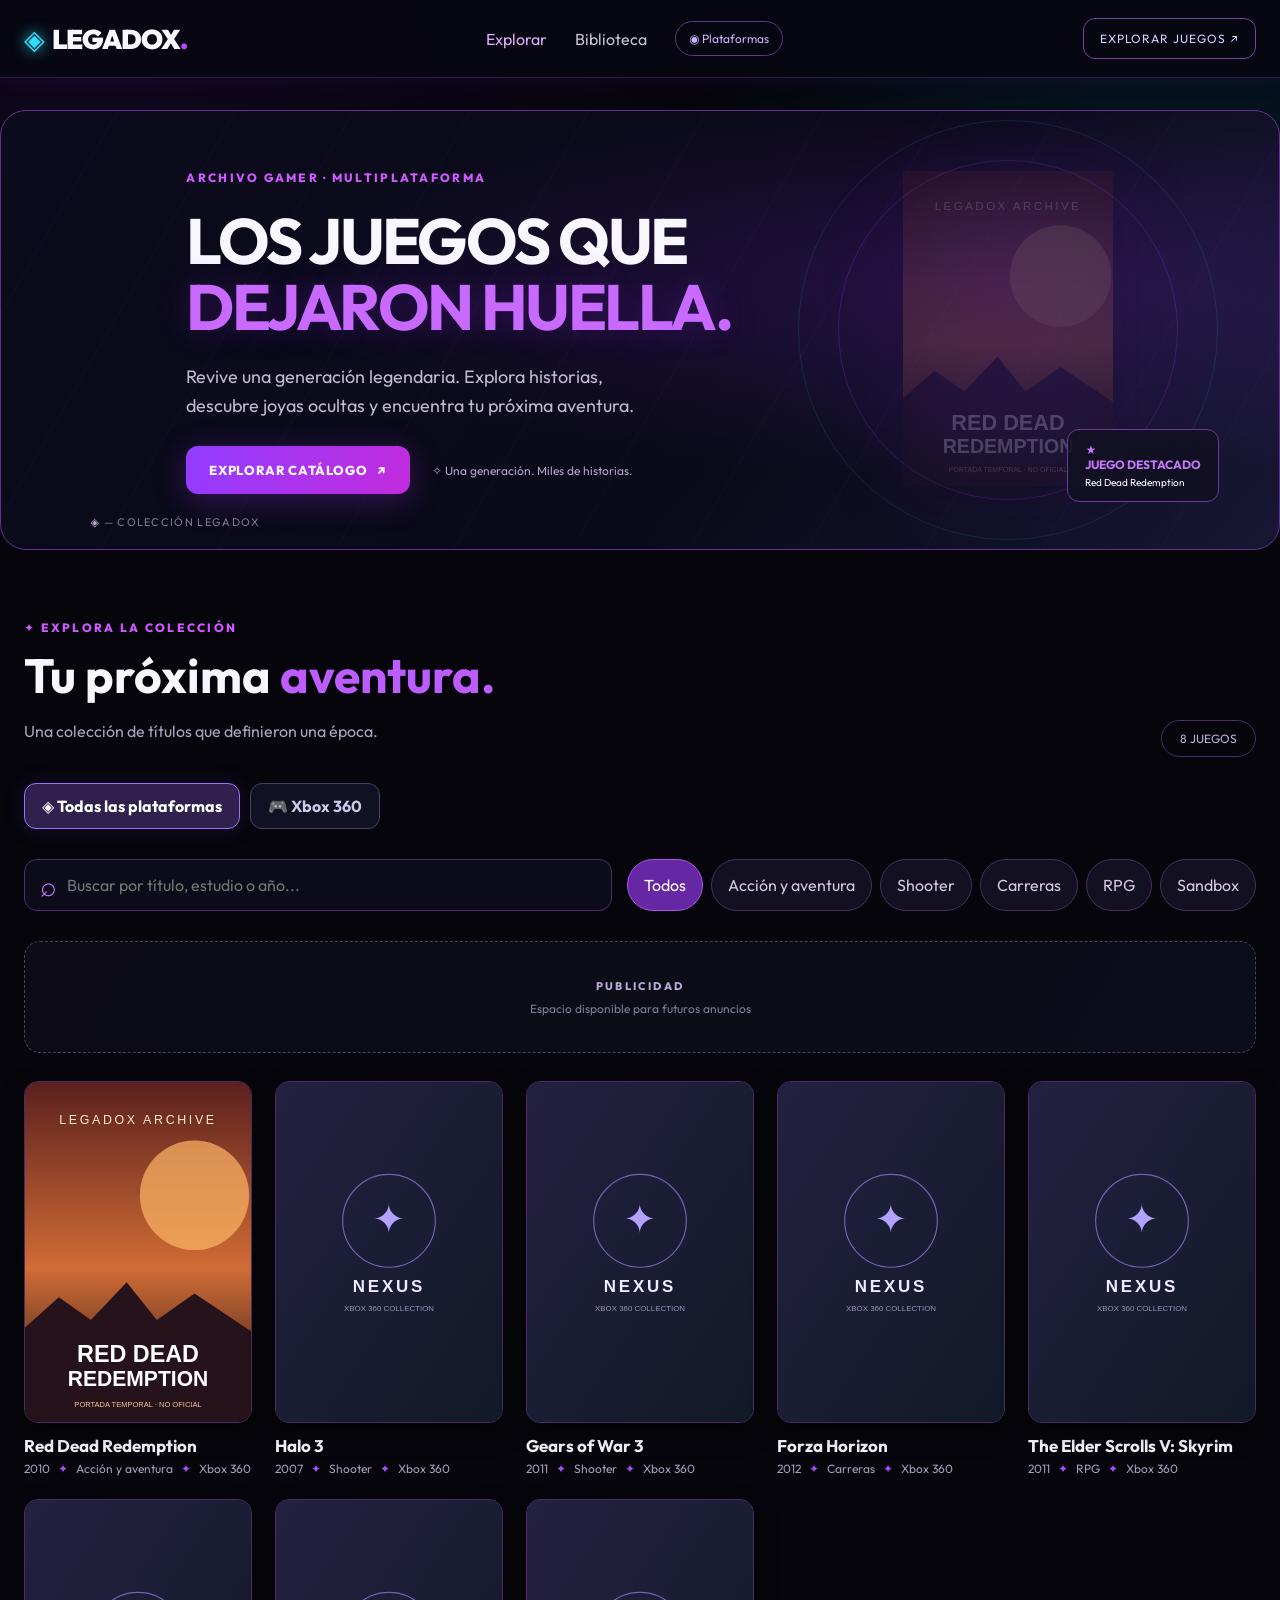
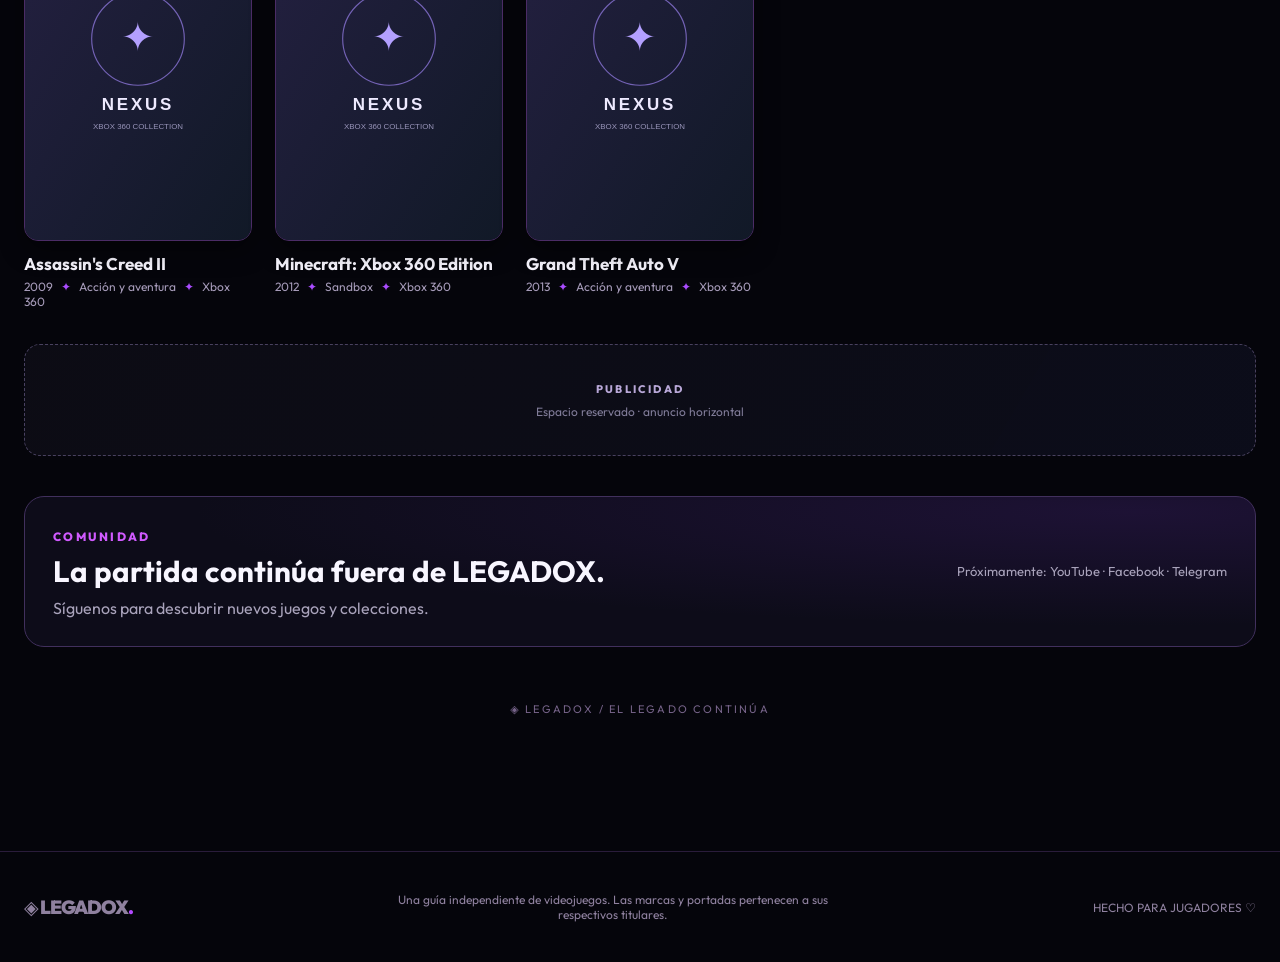
==== commit 3b08076c: "Add files via upload" ====
--- a/index.html
+++ b/index.html
@@ -1 +1 @@
-<!doctype html><html lang="es"><head><meta charset="utf-8"><meta name="viewport" content="width=device-width,initial-scale=1"><meta name="theme-color" content="#05050b"><meta name="description" content="Descubre los mejores juegos de Xbox 360, sus historias y dónde comprarlos."><title>LEGADOX — Tu universo gamer</title><link rel="preconnect" href="https://fonts.googleapis.com"><link rel="preconnect" href="https://fonts.gstatic.com" crossorigin><link href="https://fonts.googleapis.com/css2?family=Outfit:wght@400;500;600;700;800&family=Inter:wght@400;500;600&display=swap" rel="stylesheet"><link rel="stylesheet" href="styles.css"></head><body><div class="ambient-rgb" aria-hidden="true"></div><header class="topbar neon-topbar"><a class="brand" href="index.html"><span class="brand-icon">◈</span>LEGADOX<span class="brand-dot">.</span></a><nav><a class="active" href="index.html">Explorar</a><a href="#catalogo">Biblioteca</a><span class="platform-pill">◉ Xbox 360</span></nav><a class="top-action" href="#catalogo">EXPLORAR JUEGOS ↗</a></header><main><section class="hero rgb-frame"><div class="hero-glow"></div><div class="hero-copy"><span class="eyebrow"><span class="pulse"></span> ARCHIVO GAMER · XBOX 360</span><h1>LOS JUEGOS QUE<br><em>DEJARON HUELLA.</em></h1><p>Revive una generación legendaria. Explora historias, descubre joyas ocultas y encuentra tu próxima aventura.</p><div class="hero-actions"><a href="#catalogo" class="primary-button">EXPLORAR CATÁLOGO <span>↗</span></a><span class="hero-note">✧ Una generación. Miles de historias.</span></div></div><div class="hero-art"><div class="orbit orbit-one"></div><div class="orbit orbit-two"></div><div class="hero-cover"><img src="https://images.igdb.com/igdb/image/upload/t_cover_big/co2l9l.jpg" alt="Red Dead Redemption" onerror="this.style.opacity='.2'"></div><div class="float-label">★ <b>JUEGO DESTACADO</b><small>Red Dead Redemption</small></div></div><span class="hero-index">01 / 08 <span>— COLECCIÓN XBOX 360</span></span></section><section class="library" id="catalogo"><div class="section-head"><div><div class="overline">✦ EXPLORA LA COLECCIÓN</div><h2>Tu próxima <span>aventura.</span></h2><p>Una colección de títulos que definieron una época.</p></div><div class="count" id="counter">08 JUEGOS</div></div><div class="toolbar"><label class="search"><span>⌕</span><input id="buscar" type="search" placeholder="Buscar por título, estudio o año..." autocomplete="off"></label><div class="filters" id="filtros"><button class="selected" data-genero="Todos">Todos</button></div></div><div class="games-grid" id="juegos"><div class="loading">Cargando biblioteca...</div></div><div class="bottom-note">◈ LEGADOX / EL LEGADO CONTINÚA</div></section></main><footer><span class="brand">◈ LEGADOX<span class="brand-dot">.</span></span><p>Una guía independiente de videojuegos. Las marcas y portadas pertenecen a sus respectivos titulares.</p><span>HECHO PARA JUGADORES ♡</span></footer><script src="script.js" defer></script></body></html>
+<!doctype html><html lang="es"><head><meta charset="utf-8"><meta name="viewport" content="width=device-width,initial-scale=1"><meta name="theme-color" content="#05050b"><meta name="description" content="Descubre los mejores juegos de Xbox 360, sus historias y dónde comprarlos."><title>LEGADOX — Tu universo gamer</title><link rel="preconnect" href="https://fonts.googleapis.com"><link rel="preconnect" href="https://fonts.gstatic.com" crossorigin><link href="https://fonts.googleapis.com/css2?family=Outfit:wght@400;500;600;700;800&family=Inter:wght@400;500;600&display=swap" rel="stylesheet"><link rel="stylesheet" href="styles.css"></head><body><div class="ambient-rgb" aria-hidden="true"></div><header class="topbar neon-topbar"><a class="brand" href="index.html"><span class="brand-icon">◈</span>LEGADOX<span class="brand-dot">.</span></a><nav><a class="active" href="index.html">Explorar</a><a href="#catalogo">Biblioteca</a><a class="platform-pill" href="index.html#catalogo">◉ Plataformas</a></nav><a class="top-action" href="#catalogo">EXPLORAR JUEGOS ↗</a></header><main><section class="hero rgb-frame"><div class="hero-glow"></div><div class="hero-copy"><span class="eyebrow"><span class="pulse"></span> ARCHIVO GAMER · MULTIPLATAFORMA</span><h1>LOS JUEGOS QUE<br><em>DEJARON HUELLA.</em></h1><p>Revive una generación legendaria. Explora historias, descubre joyas ocultas y encuentra tu próxima aventura.</p><div class="hero-actions"><a href="#catalogo" class="primary-button">EXPLORAR CATÁLOGO <span>↗</span></a><span class="hero-note">✧ Una generación. Miles de historias.</span></div></div><div class="hero-art"><div class="orbit orbit-one"></div><div class="orbit orbit-two"></div><div class="hero-cover"><img src="https://images.igdb.com/igdb/image/upload/t_cover_big/co2l9l.jpg" alt="Red Dead Redemption" onerror="this.style.opacity='.2'"></div><div class="float-label">★ <b>JUEGO DESTACADO</b><small>Red Dead Redemption</small></div></div><span class="hero-index">◈ <span>— COLECCIÓN LEGADOX</span></span></section><section class="library" id="catalogo"><div class="section-head"><div><div class="overline">✦ EXPLORA LA COLECCIÓN</div><h2>Tu próxima <span>aventura.</span></h2><p>Una colección de títulos que definieron una época.</p></div><div class="count" id="counter">08 JUEGOS</div></div><div class="platform-select" id="plataformas" aria-label="Filtrar por plataforma"></div><div class="toolbar"><label class="search"><span>⌕</span><input id="buscar" type="search" placeholder="Buscar por título, estudio o año..." autocomplete="off"></label><div class="filters" id="filtros"><button class="selected" data-genero="Todos">Todos</button></div></div><div class="ad-slot ad-slot-wide" aria-label="Espacio reservado para publicidad"><span>PUBLICIDAD</span><small>Espacio disponible para futuros anuncios</small></div><div class="games-grid" id="juegos"><div class="loading">Cargando biblioteca...</div></div><div class="ad-slot ad-slot-wide ad-slot-bottom" aria-label="Espacio reservado para publicidad"><span>PUBLICIDAD</span><small>Espacio reservado · anuncio horizontal</small></div><section class="community-strip"><div><span class="overline">COMUNIDAD</span><h2>La partida continúa fuera de LEGADOX.</h2><p>Síguenos para descubrir nuevos juegos y colecciones.</p></div><div id="social-home" class="social-links"></div></section><div class="bottom-note">◈ LEGADOX / EL LEGADO CONTINÚA</div></section></main><footer><span class="brand">◈ LEGADOX<span class="brand-dot">.</span></span><p>Una guía independiente de videojuegos. Las marcas y portadas pertenecen a sus respectivos titulares.</p><span>HECHO PARA JUGADORES ♡</span></footer><script src="script.js" defer></script></body></html>
--- a/styles.css
+++ b/styles.css
@@ -1,3 +1,18 @@
 @import url('https://fonts.googleapis.com/css2?family=Outfit:wght@400;500;600;700;800;900&display=swap');
 :root{color-scheme:dark;--bg:#05050b;--panel:#0b0b19;--line:#34204d;--text:#f8f6ff;--muted:#a8a5bf;--purple:#b349ff;--cyan:#2cdeff;--pink:#f42bcf}*{box-sizing:border-box}html{scroll-behavior:smooth}body{margin:0;background:var(--bg);color:var(--text);font-family:Outfit,system-ui,sans-serif;min-height:100vh}a{color:inherit;text-decoration:none}button,input{font:inherit}button{cursor:pointer}.ambient-rgb{position:fixed;inset:0;pointer-events:none;z-index:-1;background:radial-gradient(ellipse 50% 35% at 8% 6%,#3d0c6833,transparent),radial-gradient(ellipse 40% 35% at 92% 22%,#006c9830,transparent),#05050b}.topbar{height:78px;display:flex;align-items:center;justify-content:space-between;gap:20px;padding:0 max(24px,calc((100vw - 1370px)/2));background:#070711e8;border-bottom:1px solid #2d1d46;position:relative;z-index:3;box-shadow:0 1px 22px #a02bff16}.brand{font-weight:900;font-size:27px;letter-spacing:-1px;white-space:nowrap}.brand-icon{color:var(--cyan);margin-right:8px;text-shadow:0 0 15px var(--cyan)}.brand-dot{color:var(--purple)}nav{display:flex;gap:28px;align-items:center}nav a{color:#c7c2d5}nav a:hover,nav a.active{color:#e2a7ff}.platform-pill{font-size:12px;border:1px solid #5b3b7c;border-radius:30px;padding:9px 13px;color:#c8b2ff}.top-action{border:1px solid #7443a5;border-radius:12px;padding:12px 16px;color:#ddd0ff;font-size:12px;letter-spacing:.08em}main{min-height:70vh}.hero{max-width:1370px;margin:32px auto 0;min-height:440px;position:relative;display:flex;align-items:center;justify-content:space-between;padding:50px 7%;border:1px solid #63328d;border-radius:26px;overflow:hidden;background:radial-gradient(ellipse at 80% 40%,#421a7180,transparent 52%),linear-gradient(130deg,#0b0b1d,#090917 60%,#170d2a)}.hero:after{content:'';position:absolute;inset:0;pointer-events:none;background:linear-gradient(130deg,transparent 55%,#1de2ff0c),repeating-linear-gradient(120deg,transparent 0 100px,#a43fff08 101px 102px)}.hero-copy{max-width:610px;z-index:1}.eyebrow,.overline,.detail-tag{font-size:12px;letter-spacing:.19em;color:#d05aff;font-weight:800}.hero h1{font-size:clamp(42px,5vw,76px);line-height:1.04;letter-spacing:-.04em;margin:22px 0}.hero h1 em{font-style:normal;color:#c86aff;text-shadow:0 0 32px #a929ff40}.hero p{max-width:480px;color:#c0b9d0;font-size:18px;line-height:1.6}.hero-actions{display:flex;gap:22px;align-items:center;margin-top:26px}.primary-button{display:inline-flex;justify-content:center;align-items:center;gap:10px;padding:16px 23px;background:linear-gradient(115deg,#923cff,#c22bdc);border-radius:12px;font-size:13px;font-weight:800;letter-spacing:.05em;box-shadow:0 6px 32px #ae39ff44;transition:transform .2s,box-shadow .2s}.primary-button:hover{transform:translateY(-3px);box-shadow:0 8px 38px #ae39ff88}.hero-note{font-size:12px;color:#b5a4ce}.hero-art{position:relative;width:33%;display:grid;place-items:center;z-index:1}.hero-cover img{width:min(240px,100%);height:315px;object-fit:contain;filter:drop-shadow(0 14px 26px #000)}.hero-cover{filter:drop-shadow(0 0 35px #a135ff66);transition:transform .25s}.hero-cover:hover{transform:translateY(-8px) rotate(-2deg)}.orbit{position:absolute;border:1px solid #9036e344;border-radius:50%;width:340px;height:340px}.orbit-two{width:420px;height:420px;border-color:#27b9eb22}.float-label{position:absolute;bottom:-12px;right:-30px;background:#111022d9;border:1px solid #6d39a0;padding:12px 17px;border-radius:12px;color:#ca79ff;font-size:12px;display:flex;flex-direction:column}.float-label small{color:white;margin-top:4px}.hero-index{position:absolute;bottom:20px;left:7%;font-size:11px;letter-spacing:.12em;color:#bfa8d7}.hero-index span{color:#81798f}.library{max-width:1370px;margin:70px auto;padding:0 24px 65px}.section-head{display:flex;align-items:end;justify-content:space-between;gap:20px}.section-head h2{font-size:clamp(30px,4vw,48px);margin:10px 0}.section-head h2 span{color:#bd5cff}.section-head p,.muted{color:var(--muted)}.count{border:1px solid #493066;border-radius:30px;padding:10px 18px;color:#c2b2e2;font-size:12px}.toolbar{display:flex;flex-wrap:wrap;gap:15px;margin:30px 0}.search{display:flex;align-items:center;gap:10px;min-width:250px;flex:1;background:#0c0b1a;border:1px solid #4b326c;border-radius:13px;padding:0 15px}.search span{font-size:28px;color:#c478ff}.search input{border:0;outline:0;background:transparent;color:white;padding:15px 0;width:100%}.filters{display:flex;flex-wrap:wrap;gap:8px}.filters button{border:1px solid #47305e;background:#131022;color:#d4c9e1;border-radius:30px;padding:11px 16px}.filters button.selected,.filters button:hover{background:#6627a5;border-color:#ad52e9;color:white}.games-grid{display:grid;grid-template-columns:repeat(5,minmax(0,1fr));gap:23px}.game-card{min-width:0;transition:transform .22s}.game-card:hover{transform:translateY(-7px)}.cover-wrap{position:relative;aspect-ratio:2/3;border:1px solid #4b2c66;border-radius:14px;overflow:hidden;background:#141224;box-shadow:0 10px 25px #0006}.cover-wrap img{width:100%;height:100%;object-fit:cover;display:block}.game-card:hover .cover-wrap{border-color:#b64cff;box-shadow:0 0 22px #b134ff65,0 15px 35px #000}.card-overlay{position:absolute;bottom:0;left:0;right:0;padding:17px 10px;background:linear-gradient(transparent,#10081bee);font-size:11px;letter-spacing:.12em;font-weight:800;text-align:center;opacity:0;transition:opacity .2s}.game-card:hover .card-overlay{opacity:1}.game-card h3{font-size:17px;margin:12px 0 5px}.game-meta{font-size:12px;color:#a69bb9}.game-meta span{color:#aa4cff;margin:0 5px}.bottom-note{text-align:center;color:#766389;font-size:11px;letter-spacing:.2em;margin:55px 0 0}.empty,.loading{padding:40px;color:#c2b2d3}.detail-backdrop{position:absolute;top:78px;left:0;right:0;height:600px;z-index:-1;background:linear-gradient(90deg,#05050b 1%,#05050b77 50%,#05050b65),linear-gradient(0deg,#05050b,transparent 65%),var(--backdrop) center 30%/cover no-repeat;opacity:.72}.detail-shell{max-width:1370px;margin:0 auto;padding:0 24px 70px}.breadcrumb{display:flex;gap:13px;align-items:center;color:#bdb1cd;font-size:13px;padding:28px 0}.breadcrumb a:hover{color:#d581ff}.game-spotlight{display:grid;grid-template-columns:minmax(200px,280px) 1fr;gap:52px;align-items:center;min-height:405px;padding:18px 0 35px}.spotlight-cover{position:relative;display:grid;place-items:center}.spotlight-cover:before{content:'';position:absolute;bottom:-9px;width:90%;height:20px;border-radius:50%;background:#c12fff;filter:blur(16px)}.spotlight-cover img{position:relative;max-width:100%;height:340px;object-fit:contain;filter:drop-shadow(0 20px 25px #000b)}.spotlight-info h1{font-size:clamp(40px,5vw,76px);line-height:1.05;letter-spacing:-.045em;margin:12px 0 20px;text-shadow:0 2px 35px #000}.tag-list{display:flex;gap:9px;flex-wrap:wrap}.tag-list span{border:1px solid #764096;border-radius:20px;padding:8px 12px;font-size:12px;background:#0c0b1bd9}.spotlight-intro{max-width:790px;font-size:17px;line-height:1.55;color:#d0c8dc}.stat-strip{display:flex;flex-wrap:wrap;gap:0;background:#090918d9;border:1px solid #6b327f;border-radius:14px;margin:20px 0;padding:14px 0;box-shadow:0 0 18px #ad31ee16}.stat-strip div{flex:1;min-width:120px;padding:3px 18px;border-right:1px solid #4b2c61}.stat-strip div:last-child{border:0}.stat-strip small{display:block;color:#ac83c9;font-size:10px;letter-spacing:.08em}.stat-strip strong{display:block;margin-top:6px;font-size:13px;line-height:1.3}.detail-columns{display:grid;grid-template-columns:minmax(0,1.65fr) minmax(300px,1fr);gap:24px;align-items:start}.detail-main,.detail-side{display:grid;gap:24px}.neon-panel{background:linear-gradient(150deg,#0e0d20ee,#090918ee);border:1px solid #63318a;border-radius:22px;padding:26px;box-shadow:inset 0 1px #ffffff0a,0 0 23px #a333ff10}.neon-panel h2{font-size:24px;margin:0 0 20px;padding-bottom:14px;border-bottom:1px solid #382247}.neon-panel h2 span{color:#c149ff;margin-right:9px}.synopsis p,.neon-panel>p:not(.muted):not(.micro){line-height:1.75;color:#e4ddea;font-size:17px}.buy-panel{border-color:#9c3ed4;box-shadow:0 0 30px #a323ff25}.buy-links{display:grid;gap:11px;margin-top:20px}.buy-link{display:flex;gap:13px;align-items:center;min-height:54px;border:1px solid #8842bc;border-radius:11px;background:#161024;padding:12px 16px;font-weight:700;transition:transform .2s,box-shadow .2s}.buy-link b{margin-left:auto}.buy-link:hover{transform:translateX(4px);box-shadow:0 0 18px #a33cff55}.buy-0{border-color:#6bdc72}.buy-1{border-color:#ffdb46}.buy-2{border-color:#31d6ff}.buy-3{border-color:#db58ff}.micro{font-size:12px;color:#938ba6;line-height:1.5}.info-row{display:flex;justify-content:space-between;gap:12px;border-bottom:1px solid #2c203e;padding:12px 0;font-size:13px}.info-row span{color:#a79bb8}.info-row strong{text-align:right}.shots-grid{display:grid;grid-template-columns:repeat(3,minmax(0,1fr));gap:12px}.shots-grid img{width:100%;aspect-ratio:16/9;object-fit:cover;border-radius:10px;border:1px solid #6c3d85}.back-bottom{padding:35px 0;color:#d09cff}footer{border-top:1px solid #2a1c3b;max-width:1370px;margin:auto;padding:28px 24px;display:flex;gap:18px;align-items:center;justify-content:space-between;color:#8f819f;font-size:12px}footer .brand{font-size:19px}footer p{max-width:450px;text-align:center}
 @media(max-width:1050px){.games-grid{grid-template-columns:repeat(4,1fr)}.detail-columns{grid-template-columns:1fr}.detail-side{grid-template-columns:1fr 1fr}.hero-art{width:35%}.hero h1{font-size:52px}}@media(max-width:700px){.topbar{height:66px;padding:0 16px}.brand{font-size:22px}nav{display:none}.top-action{font-size:10px;padding:9px}.hero{margin:12px;padding:30px 22px;min-height:480px;align-items:start}.hero-copy{z-index:2}.hero h1{font-size:42px}.hero p{font-size:15px;max-width:300px}.hero-art{position:absolute;right:10px;bottom:35px;width:35%;opacity:.55}.hero-cover img{height:210px}.hero-note,.float-label,.hero-index{display:none}.library{margin-top:40px}.games-grid{grid-template-columns:repeat(2,minmax(0,1fr));gap:14px}.game-card h3{font-size:15px}.section-head{align-items:start}.count{font-size:10px;white-space:nowrap}.detail-backdrop{top:66px;height:440px}.detail-shell{padding:0 16px 40px}.game-spotlight{grid-template-columns:115px 1fr;gap:17px;min-height:290px;align-items:start;padding:20px 0}.spotlight-cover img{height:180px}.spotlight-info h1{font-size:32px}.spotlight-intro{display:none}.stat-strip{grid-column:1/-1}.stat-strip div{min-width:45%;padding:8px 12px}.tag-list span{font-size:10px}.detail-side{grid-template-columns:1fr}.neon-panel{padding:19px}.neon-panel h2{font-size:21px}.shots-grid{grid-template-columns:repeat(2,1fr)}footer{flex-direction:column;text-align:center}}@media(prefers-reduced-motion:reduce){*,*:before,*:after{scroll-behavior:auto!important;transition:none!important;animation:none!important}}
+
+/* LEGADOX v4 — Dynamic Worlds */
+:root{--world-principal:#a98aff;--world-secundario:#487bc9;--world-brillo:#d5c9ff}
+body.detail-page{background:#05050b;color:#f7f5ff}.detail-page .ambient-rgb{display:none}
+.detail-page #detalle{position:relative;isolation:isolate;min-height:85vh}.world-backdrop{position:absolute;z-index:-1;inset:0 0 auto;height:min(1050px,105vh);background:radial-gradient(ellipse at 75% 30%,var(--world-secundario),transparent 65%);background-position:center top;background-size:cover;opacity:.86;mask-image:linear-gradient(#000 0%,#000 58%,transparent 100%);pointer-events:none}
+.world-wrap{width:min(1440px,calc(100% - 64px));margin:auto}.world-crumb{display:flex;align-items:center;gap:12px;padding:30px 0;color:#b3abc2;font-size:12px;letter-spacing:.13em;text-transform:uppercase}.world-crumb a{color:inherit;text-decoration:none}.world-crumb a:hover{color:var(--world-brillo)}
+.world-hero{min-height:600px;display:grid;grid-template-columns:minmax(250px,350px) minmax(0,1fr);gap:clamp(40px,7vw,110px);align-items:center;padding:25px 0 90px}.world-art{position:relative;justify-self:center;width:min(100%,350px);transform:perspective(900px) rotateY(-5deg);transition:transform .35s ease}.world-art:hover{transform:perspective(900px) rotateY(0) translateY(-8px)}.world-art img{width:100%;display:block;aspect-ratio:2/3;object-fit:cover;position:relative;border-radius:10px;box-shadow:18px 22px 55px #000b,0 0 40px color-mix(in srgb,var(--world-principal),transparent 67%);border:1px solid #ffffff36}.world-art-glow{position:absolute;inset:20% -15% -10%;background:var(--world-principal);filter:blur(85px);opacity:.33}
+.world-kicker,.world-heading>span{font-size:12px;letter-spacing:.23em;color:var(--world-brillo);font-weight:800}.world-intro h1{font-size:clamp(48px,6vw,100px);line-height:1.02;letter-spacing:-.055em;margin:20px 0 25px;max-width:950px;text-wrap:balance;text-shadow:0 8px 30px #000a}.world-tags{display:flex;flex-wrap:wrap;gap:10px}.world-tags span{padding:9px 15px;border:1px solid color-mix(in srgb,var(--world-principal),transparent 55%);background:#070710a8;border-radius:30px;font-size:13px}.world-intro p{max-width:710px;font-size:clamp(17px,1.4vw,21px);line-height:1.75;color:#ded9e5;text-shadow:0 2px 9px #000;margin:30px 0}.world-cta{display:inline-flex;gap:25px;align-items:center;justify-content:space-between;text-decoration:none;padding:19px 25px;color:#090811!important;background:var(--world-brillo);border-radius:8px;font-weight:900;font-size:13px;letter-spacing:.07em;box-shadow:0 10px 40px color-mix(in srgb,var(--world-principal),transparent 60%);transition:transform .2s,box-shadow .2s}.world-cta:hover{transform:translateY(-3px);box-shadow:0 15px 45px color-mix(in srgb,var(--world-principal),transparent 42%)}
+.world-content{display:grid;grid-template-columns:minmax(0,1.45fr) minmax(300px,.85fr);gap:34px;align-items:start;padding:0 0 70px}.world-left{display:grid;gap:28px}.world-section,.world-buy{padding:clamp(24px,3vw,40px);border-radius:18px;background:linear-gradient(130deg,#14101cdb,#080911e8);border:1px solid color-mix(in srgb,var(--world-principal),transparent 76%);box-shadow:0 16px 50px #0005;backdrop-filter:blur(14px)}.world-heading h2{font-size:clamp(23px,2.3vw,34px);margin:10px 0 24px;letter-spacing:-.03em}.world-section p{font-size:17px;line-height:1.8;color:#c9c5d3;max-width:75ch}.world-fact-grid{display:grid;grid-template-columns:repeat(2,minmax(0,1fr));gap:22px}.world-fact-grid>div{border-top:1px solid #ffffff21;padding-top:15px;display:grid;gap:7px}.world-fact-grid small{color:#a6a0b4;text-transform:uppercase;letter-spacing:.09em}.world-fact-grid strong{font-size:16px}.world-buy{position:sticky;top:100px;border-color:color-mix(in srgb,var(--world-principal),transparent 50%)}.world-buy-links{display:grid;gap:12px}.world-buy-links a{display:flex;align-items:center;gap:16px;text-decoration:none;color:white;background:#ffffff08;border:1px solid #ffffff22;border-radius:10px;padding:18px;transition:background .2s,transform .2s,border-color .2s}.world-buy-links a:hover{background:color-mix(in srgb,var(--world-principal),transparent 83%);border-color:var(--world-principal);transform:translateX(4px)}.world-buy-links a strong{flex:1}.world-link-number{font-size:12px;color:var(--world-brillo);letter-spacing:.12em}.world-note{font-size:12px;color:#a6a1b0;line-height:1.7;margin:24px 0 0}.world-shots{display:grid;grid-template-columns:repeat(2,1fr);gap:12px}.world-shots img{width:100%;aspect-ratio:16/9;object-fit:cover;border-radius:9px}.world-end{padding:20px 0 80px}.world-end a{color:var(--world-brillo);text-decoration:none;font-weight:700}
+@media(max-width:900px){.world-wrap{width:min(100% - 36px,720px)}.world-hero{grid-template-columns:200px 1fr;gap:25px;min-height:0;padding-bottom:60px}.world-content{grid-template-columns:1fr}.world-buy{position:static}.world-intro h1{font-size:clamp(36px,6vw,60px)}}
+@media(max-width:620px){.world-hero{grid-template-columns:1fr;padding:0 0 50px;gap:28px}.world-art{width:190px}.world-intro h1{font-size:clamp(38px,11vw,58px)}.world-intro p{font-size:16px}.world-fact-grid{grid-template-columns:1fr 1fr}.world-crumb{flex-wrap:wrap}.world-content{gap:20px}}
+@media(prefers-reduced-motion:reduce){.world-art,.world-cta,.world-buy-links a{transition:none!important}}
+
+/* LEGADOX 4.1 · Plataformas, anuncios y comunidad */
+.platform-select{display:flex;flex-wrap:wrap;gap:10px;margin:26px 0 6px}.platform-select button{background:#101123;color:#cfc9e8;border:1px solid #49416d;border-radius:12px;padding:12px 17px;font-weight:700;transition:.18s}.platform-select button:hover,.platform-select button.selected{border-color:#9a70ff;background:#30204e;box-shadow:0 0 22px #9255ff25;color:#fff}.ad-slot{min-height:112px;border:1px dashed #49415f;border-radius:16px;background:linear-gradient(120deg,#11101b99,#12142788);display:flex;flex-direction:column;justify-content:center;align-items:center;gap:8px;text-align:center;color:#a4a0b8}.ad-slot span{font-size:11px;font-weight:800;letter-spacing:.2em;color:#b8a7d7}.ad-slot small{font-size:12px;color:#807c98}.ad-slot-wide{margin:20px 0 28px}.ad-slot-bottom{margin:35px 0}.ad-slot-aside{margin-top:24px;min-height:190px}.ad-slot-detail{margin:24px 0}.community-strip{display:flex;align-items:center;justify-content:space-between;gap:24px;padding:28px;margin:40px 0 12px;border-radius:20px;border:1px solid #41305d;background:radial-gradient(ellipse at 90% 10%,#4520784a,transparent 60%),#0d0c19}.community-strip h2{font-size:clamp(20px,2.3vw,30px);margin:8px 0}.community-strip p{margin:0;color:#a9a3bb}.social-links{display:flex;flex-wrap:wrap;gap:10px}.social-button{display:flex;gap:10px;align-items:center;padding:12px 15px;border:1px solid #7654a2;border-radius:12px;background:#1b1630;color:#f3edff;font-weight:700;transition:transform .2s,border-color .2s}.social-button:hover{transform:translateY(-3px);border-color:#b99aff}.social-button span{font-size:19px;color:#a18aff}.social-pending{color:#a8a0bb;font-size:13px;line-height:1.5}.world-extras{margin-top:0}.world-extras .community-strip{margin-top:20px}@media(max-width:700px){.community-strip{flex-direction:column;align-items:flex-start;padding:20px}.ad-slot-aside{min-height:110px}.platform-select button{font-size:12px;padding:10px 12px}}
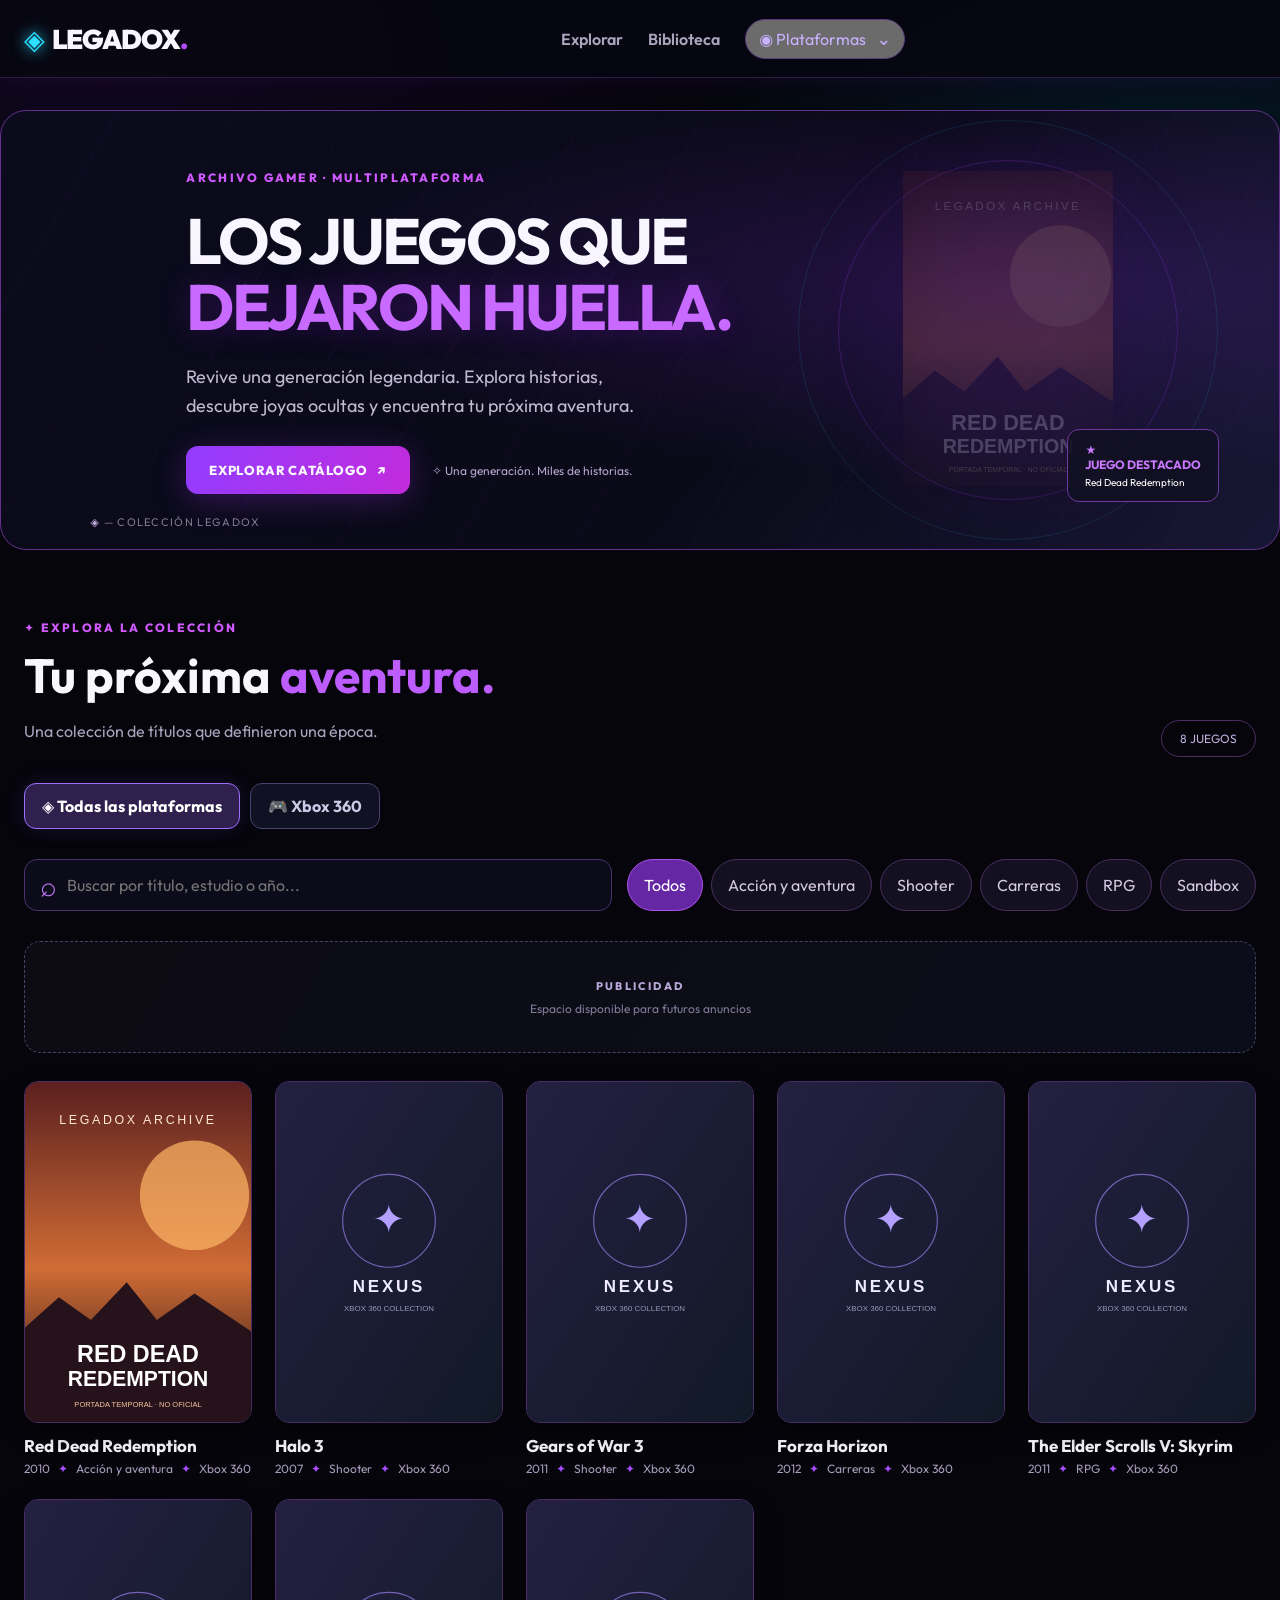
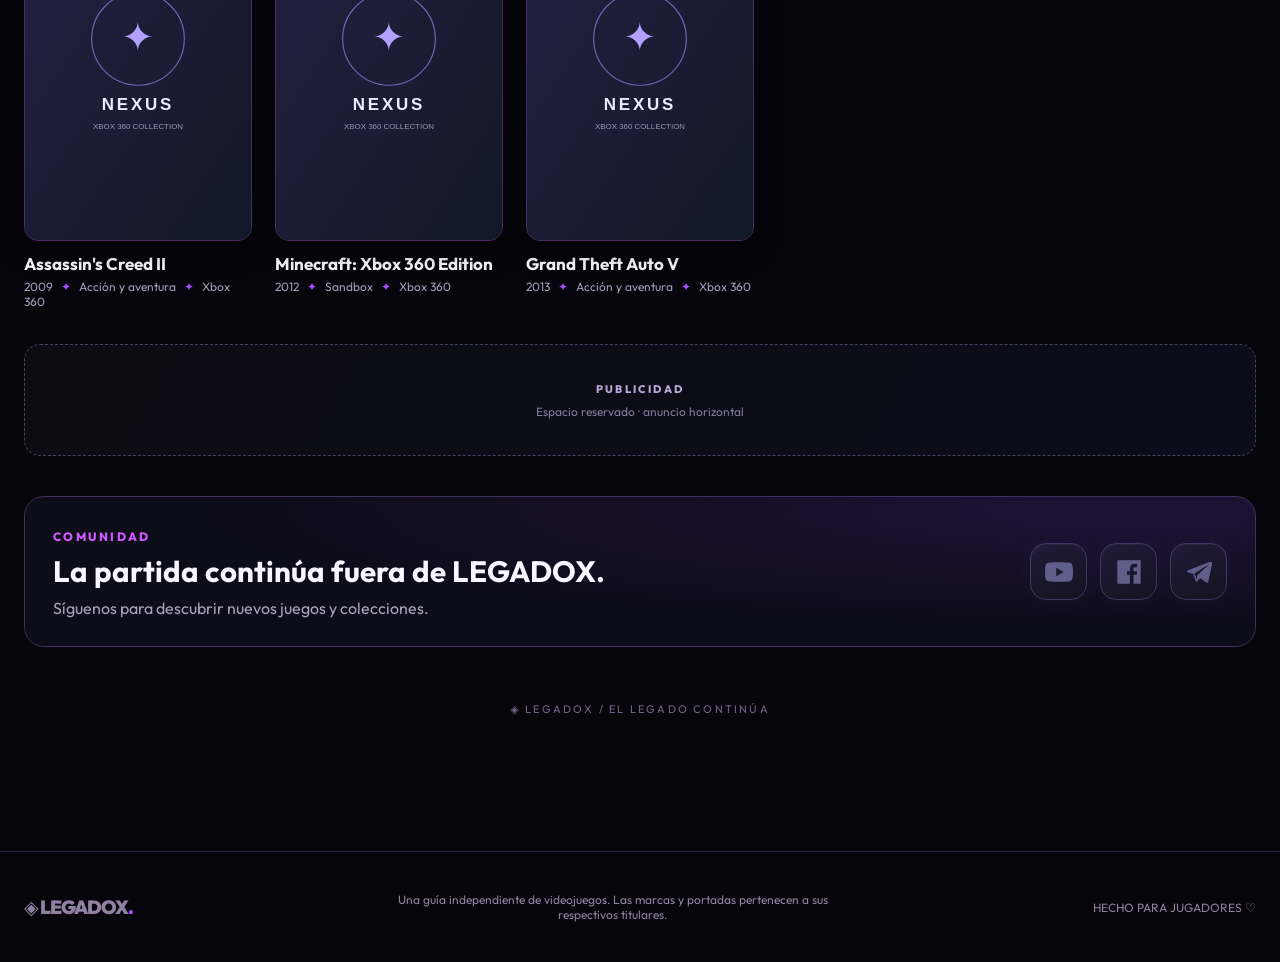
==== commit dd5ef0c0: "Add files via upload" ====
--- a/index.html
+++ b/index.html
@@ -1 +1 @@
-<!doctype html><html lang="es"><head><meta charset="utf-8"><meta name="viewport" content="width=device-width,initial-scale=1"><meta name="theme-color" content="#05050b"><meta name="description" content="Descubre los mejores juegos de Xbox 360, sus historias y dónde comprarlos."><title>LEGADOX — Tu universo gamer</title><link rel="preconnect" href="https://fonts.googleapis.com"><link rel="preconnect" href="https://fonts.gstatic.com" crossorigin><link href="https://fonts.googleapis.com/css2?family=Outfit:wght@400;500;600;700;800&family=Inter:wght@400;500;600&display=swap" rel="stylesheet"><link rel="stylesheet" href="styles.css"></head><body><div class="ambient-rgb" aria-hidden="true"></div><header class="topbar neon-topbar"><a class="brand" href="index.html"><span class="brand-icon">◈</span>LEGADOX<span class="brand-dot">.</span></a><nav><a class="active" href="index.html">Explorar</a><a href="#catalogo">Biblioteca</a><a class="platform-pill" href="index.html#catalogo">◉ Plataformas</a></nav><a class="top-action" href="#catalogo">EXPLORAR JUEGOS ↗</a></header><main><section class="hero rgb-frame"><div class="hero-glow"></div><div class="hero-copy"><span class="eyebrow"><span class="pulse"></span> ARCHIVO GAMER · MULTIPLATAFORMA</span><h1>LOS JUEGOS QUE<br><em>DEJARON HUELLA.</em></h1><p>Revive una generación legendaria. Explora historias, descubre joyas ocultas y encuentra tu próxima aventura.</p><div class="hero-actions"><a href="#catalogo" class="primary-button">EXPLORAR CATÁLOGO <span>↗</span></a><span class="hero-note">✧ Una generación. Miles de historias.</span></div></div><div class="hero-art"><div class="orbit orbit-one"></div><div class="orbit orbit-two"></div><div class="hero-cover"><img src="https://images.igdb.com/igdb/image/upload/t_cover_big/co2l9l.jpg" alt="Red Dead Redemption" onerror="this.style.opacity='.2'"></div><div class="float-label">★ <b>JUEGO DESTACADO</b><small>Red Dead Redemption</small></div></div><span class="hero-index">◈ <span>— COLECCIÓN LEGADOX</span></span></section><section class="library" id="catalogo"><div class="section-head"><div><div class="overline">✦ EXPLORA LA COLECCIÓN</div><h2>Tu próxima <span>aventura.</span></h2><p>Una colección de títulos que definieron una época.</p></div><div class="count" id="counter">08 JUEGOS</div></div><div class="platform-select" id="plataformas" aria-label="Filtrar por plataforma"></div><div class="toolbar"><label class="search"><span>⌕</span><input id="buscar" type="search" placeholder="Buscar por título, estudio o año..." autocomplete="off"></label><div class="filters" id="filtros"><button class="selected" data-genero="Todos">Todos</button></div></div><div class="ad-slot ad-slot-wide" aria-label="Espacio reservado para publicidad"><span>PUBLICIDAD</span><small>Espacio disponible para futuros anuncios</small></div><div class="games-grid" id="juegos"><div class="loading">Cargando biblioteca...</div></div><div class="ad-slot ad-slot-wide ad-slot-bottom" aria-label="Espacio reservado para publicidad"><span>PUBLICIDAD</span><small>Espacio reservado · anuncio horizontal</small></div><section class="community-strip"><div><span class="overline">COMUNIDAD</span><h2>La partida continúa fuera de LEGADOX.</h2><p>Síguenos para descubrir nuevos juegos y colecciones.</p></div><div id="social-home" class="social-links"></div></section><div class="bottom-note">◈ LEGADOX / EL LEGADO CONTINÚA</div></section></main><footer><span class="brand">◈ LEGADOX<span class="brand-dot">.</span></span><p>Una guía independiente de videojuegos. Las marcas y portadas pertenecen a sus respectivos titulares.</p><span>HECHO PARA JUGADORES ♡</span></footer><script src="script.js" defer></script></body></html>
+<!doctype html><html lang="es"><head><meta charset="utf-8"><meta name="viewport" content="width=device-width,initial-scale=1"><meta name="theme-color" content="#05050b"><meta name="description" content="Descubre los mejores juegos de Xbox 360, sus historias y dónde comprarlos."><title>LEGADOX — Tu universo gamer</title><link rel="preconnect" href="https://fonts.googleapis.com"><link rel="preconnect" href="https://fonts.gstatic.com" crossorigin><link href="https://fonts.googleapis.com/css2?family=Outfit:wght@400;500;600;700;800&family=Inter:wght@400;500;600&display=swap" rel="stylesheet"><link rel="stylesheet" href="styles.css"></head><body><div class="ambient-rgb" aria-hidden="true"></div><header class="topbar neon-topbar"><a class="brand" href="index.html"><span class="brand-icon">◈</span>LEGADOX<span class="brand-dot">.</span></a><nav class="main-nav" aria-label="Navegación principal"><a href="index.html" class="nav-explore">Explorar</a><a href="index.html#catalogo" class="nav-library">Biblioteca</a><div class="nav-platforms"><button class="platform-pill platform-trigger" type="button" aria-expanded="false" aria-controls="platform-menu">◉ Plataformas <span aria-hidden="true">⌄</span></button><div id="platform-menu" class="platform-menu" hidden><a href="index.html#catalogo">Todas las plataformas</a></div></div></nav></header><main><section class="hero rgb-frame"><div class="hero-glow"></div><div class="hero-copy"><span class="eyebrow"><span class="pulse"></span> ARCHIVO GAMER · MULTIPLATAFORMA</span><h1>LOS JUEGOS QUE<br><em>DEJARON HUELLA.</em></h1><p>Revive una generación legendaria. Explora historias, descubre joyas ocultas y encuentra tu próxima aventura.</p><div class="hero-actions"><a href="#catalogo" class="primary-button">EXPLORAR CATÁLOGO <span>↗</span></a><span class="hero-note">✧ Una generación. Miles de historias.</span></div></div><div class="hero-art"><div class="orbit orbit-one"></div><div class="orbit orbit-two"></div><div class="hero-cover"><img src="https://images.igdb.com/igdb/image/upload/t_cover_big/co2l9l.jpg" alt="Red Dead Redemption" onerror="this.style.opacity='.2'"></div><div class="float-label">★ <b>JUEGO DESTACADO</b><small>Red Dead Redemption</small></div></div><span class="hero-index">◈ <span>— COLECCIÓN LEGADOX</span></span></section><section class="library" id="catalogo"><div class="section-head"><div><div class="overline">✦ EXPLORA LA COLECCIÓN</div><h2>Tu próxima <span>aventura.</span></h2><p>Una colección de títulos que definieron una época.</p></div><div class="count" id="counter">08 JUEGOS</div></div><div class="platform-select" id="plataformas" aria-label="Filtrar por plataforma"></div><div class="toolbar"><label class="search"><span>⌕</span><input id="buscar" type="search" placeholder="Buscar por título, estudio o año..." autocomplete="off"></label><div class="filters" id="filtros"><button class="selected" data-genero="Todos">Todos</button></div></div><div class="ad-slot ad-slot-wide" aria-label="Espacio reservado para publicidad"><span>PUBLICIDAD</span><small>Espacio disponible para futuros anuncios</small></div><div class="games-grid" id="juegos"><div class="loading">Cargando biblioteca...</div></div><div class="ad-slot ad-slot-wide ad-slot-bottom" aria-label="Espacio reservado para publicidad"><span>PUBLICIDAD</span><small>Espacio reservado · anuncio horizontal</small></div><section class="community-strip"><div><span class="overline">COMUNIDAD</span><h2>La partida continúa fuera de LEGADOX.</h2><p>Síguenos para descubrir nuevos juegos y colecciones.</p></div><div id="social-home" class="social-links"></div></section><div class="bottom-note">◈ LEGADOX / EL LEGADO CONTINÚA</div></section></main><footer><span class="brand">◈ LEGADOX<span class="brand-dot">.</span></span><p>Una guía independiente de videojuegos. Las marcas y portadas pertenecen a sus respectivos titulares.</p><span>HECHO PARA JUGADORES ♡</span></footer><script src="script.js" defer></script></body></html>
--- a/styles.css
+++ b/styles.css
@@ -16,3 +16,16 @@
 
 /* LEGADOX 4.1 · Plataformas, anuncios y comunidad */
 .platform-select{display:flex;flex-wrap:wrap;gap:10px;margin:26px 0 6px}.platform-select button{background:#101123;color:#cfc9e8;border:1px solid #49416d;border-radius:12px;padding:12px 17px;font-weight:700;transition:.18s}.platform-select button:hover,.platform-select button.selected{border-color:#9a70ff;background:#30204e;box-shadow:0 0 22px #9255ff25;color:#fff}.ad-slot{min-height:112px;border:1px dashed #49415f;border-radius:16px;background:linear-gradient(120deg,#11101b99,#12142788);display:flex;flex-direction:column;justify-content:center;align-items:center;gap:8px;text-align:center;color:#a4a0b8}.ad-slot span{font-size:11px;font-weight:800;letter-spacing:.2em;color:#b8a7d7}.ad-slot small{font-size:12px;color:#807c98}.ad-slot-wide{margin:20px 0 28px}.ad-slot-bottom{margin:35px 0}.ad-slot-aside{margin-top:24px;min-height:190px}.ad-slot-detail{margin:24px 0}.community-strip{display:flex;align-items:center;justify-content:space-between;gap:24px;padding:28px;margin:40px 0 12px;border-radius:20px;border:1px solid #41305d;background:radial-gradient(ellipse at 90% 10%,#4520784a,transparent 60%),#0d0c19}.community-strip h2{font-size:clamp(20px,2.3vw,30px);margin:8px 0}.community-strip p{margin:0;color:#a9a3bb}.social-links{display:flex;flex-wrap:wrap;gap:10px}.social-button{display:flex;gap:10px;align-items:center;padding:12px 15px;border:1px solid #7654a2;border-radius:12px;background:#1b1630;color:#f3edff;font-weight:700;transition:transform .2s,border-color .2s}.social-button:hover{transform:translateY(-3px);border-color:#b99aff}.social-button span{font-size:19px;color:#a18aff}.social-pending{color:#a8a0bb;font-size:13px;line-height:1.5}.world-extras{margin-top:0}.world-extras .community-strip{margin-top:20px}@media(max-width:700px){.community-strip{flex-direction:column;align-items:flex-start;padding:20px}.ad-slot-aside{min-height:110px}.platform-select button{font-size:12px;padding:10px 12px}}
+
+/* LEGADOX v4.2 — navegación sin redundancias y comunidad con iconos */
+.topbar{gap:24px}.main-nav{display:flex;align-items:center;gap:25px;margin-left:auto;margin-right:auto}
+.main-nav>a{font-weight:600;color:#aaa4bd;transition:color .2s}.main-nav>a:hover,.main-nav>a.active{color:#e7b3ff}
+.nav-platforms{position:relative}.platform-trigger{cursor:pointer;font:inherit;display:flex;align-items:center;gap:10px}
+.platform-trigger span{font-size:18px;line-height:1}.platform-menu{position:absolute;z-index:40;right:0;top:calc(100% + 12px);min-width:225px;padding:8px;border:1px solid #7042a0;border-radius:14px;background:#111023;box-shadow:0 20px 50px #000b,0 0 25px #9a44ee22}
+.platform-menu[hidden]{display:none}.platform-menu a{display:block;padding:12px 13px;border-radius:9px;color:#e1d7f0;font-size:14px;white-space:nowrap}
+.platform-menu a:hover,.platform-menu a:focus-visible{background:#382152;color:white}
+.social-links{display:flex;align-items:center;gap:13px;flex-wrap:wrap}
+.social-icon{display:grid;place-items:center;width:57px;height:57px;border:1px solid #6154ad;border-radius:16px;background:linear-gradient(145deg,#292451,#17152f);color:#9c9aff;box-shadow:inset 0 1px #ffffff14,0 0 18px #6452e92b;transition:transform .2s,box-shadow .2s,border-color .2s}
+.social-icon svg{width:28px;height:28px;display:block}.social-icon:not(.social-inactive):hover{transform:translateY(-4px);color:#fff;border-color:#a08dff;box-shadow:0 0 25px #8b69ff66}
+.social-inactive{opacity:.56;cursor:default;filter:saturate(.6)}
+@media(max-width:700px){.main-nav{display:flex;gap:10px;margin:0}.main-nav>a{font-size:12px}.topbar{flex-wrap:wrap;height:auto;min-height:66px;padding:12px 14px;gap:12px}.topbar .brand{font-size:21px}.platform-trigger{font-size:11px;padding:8px}.platform-menu{right:0}.social-icon{width:51px;height:51px}}
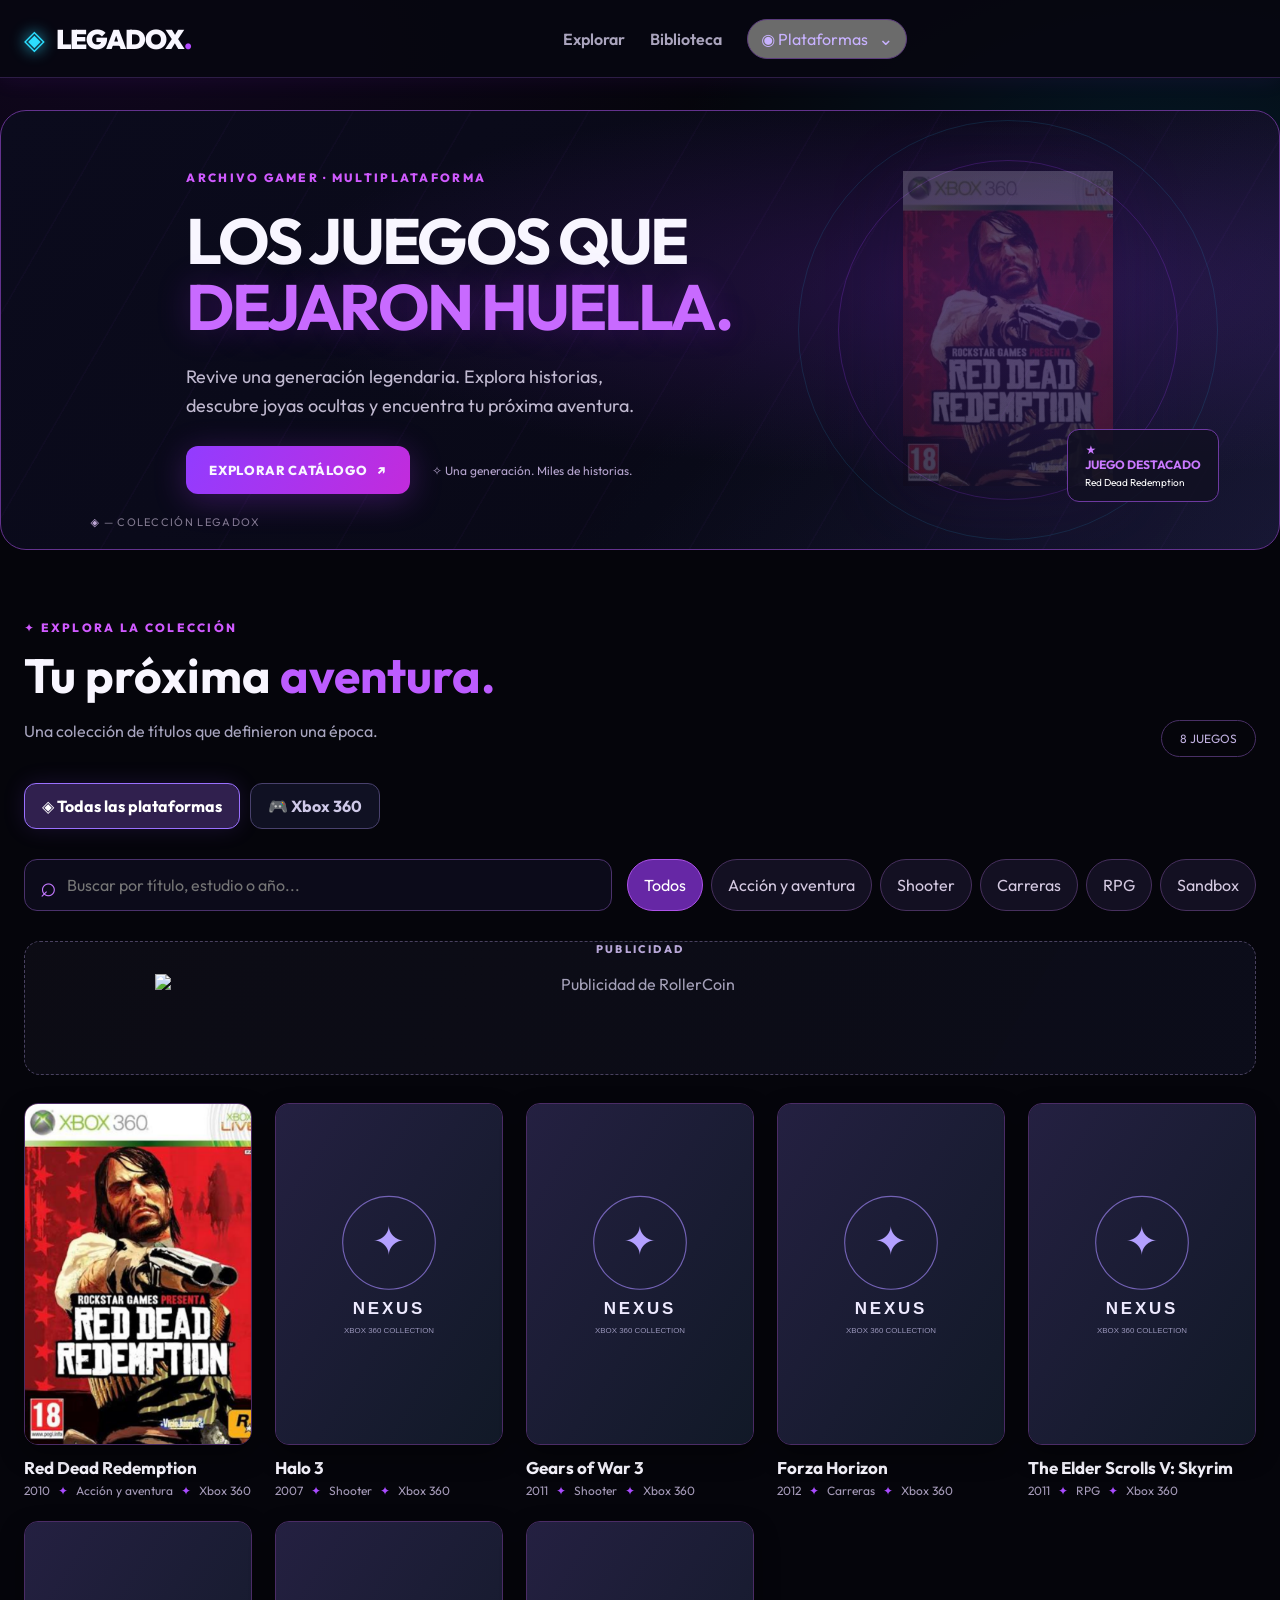
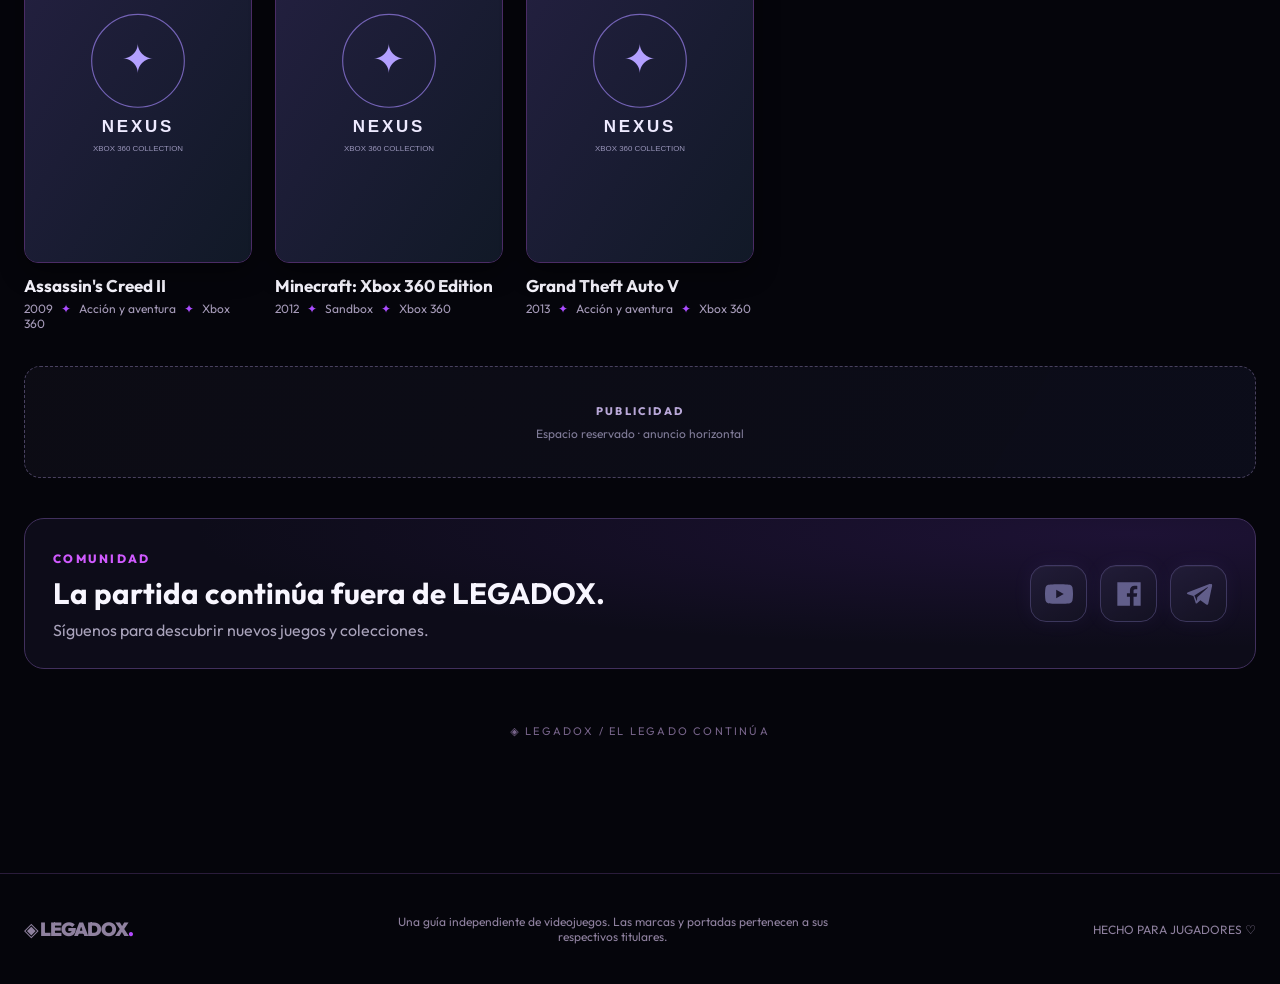
==== commit c8aef366: "Update index.html" ====
--- a/index.html
+++ b/index.html
@@ -1 +1,361 @@
-<!doctype html><html lang="es"><head><meta charset="utf-8"><meta name="viewport" content="width=device-width,initial-scale=1"><meta name="theme-color" content="#05050b"><meta name="description" content="Descubre los mejores juegos de Xbox 360, sus historias y dónde comprarlos."><title>LEGADOX — Tu universo gamer</title><link rel="preconnect" href="https://fonts.googleapis.com"><link rel="preconnect" href="https://fonts.gstatic.com" crossorigin><link href="https://fonts.googleapis.com/css2?family=Outfit:wght@400;500;600;700;800&family=Inter:wght@400;500;600&display=swap" rel="stylesheet"><link rel="stylesheet" href="styles.css"></head><body><div class="ambient-rgb" aria-hidden="true"></div><header class="topbar neon-topbar"><a class="brand" href="index.html"><span class="brand-icon">◈</span>LEGADOX<span class="brand-dot">.</span></a><nav class="main-nav" aria-label="Navegación principal"><a href="index.html" class="nav-explore">Explorar</a><a href="index.html#catalogo" class="nav-library">Biblioteca</a><div class="nav-platforms"><button class="platform-pill platform-trigger" type="button" aria-expanded="false" aria-controls="platform-menu">◉ Plataformas <span aria-hidden="true">⌄</span></button><div id="platform-menu" class="platform-menu" hidden><a href="index.html#catalogo">Todas las plataformas</a></div></div></nav></header><main><section class="hero rgb-frame"><div class="hero-glow"></div><div class="hero-copy"><span class="eyebrow"><span class="pulse"></span> ARCHIVO GAMER · MULTIPLATAFORMA</span><h1>LOS JUEGOS QUE<br><em>DEJARON HUELLA.</em></h1><p>Revive una generación legendaria. Explora historias, descubre joyas ocultas y encuentra tu próxima aventura.</p><div class="hero-actions"><a href="#catalogo" class="primary-button">EXPLORAR CATÁLOGO <span>↗</span></a><span class="hero-note">✧ Una generación. Miles de historias.</span></div></div><div class="hero-art"><div class="orbit orbit-one"></div><div class="orbit orbit-two"></div><div class="hero-cover"><img src="https://images.igdb.com/igdb/image/upload/t_cover_big/co2l9l.jpg" alt="Red Dead Redemption" onerror="this.style.opacity='.2'"></div><div class="float-label">★ <b>JUEGO DESTACADO</b><small>Red Dead Redemption</small></div></div><span class="hero-index">◈ <span>— COLECCIÓN LEGADOX</span></span></section><section class="library" id="catalogo"><div class="section-head"><div><div class="overline">✦ EXPLORA LA COLECCIÓN</div><h2>Tu próxima <span>aventura.</span></h2><p>Una colección de títulos que definieron una época.</p></div><div class="count" id="counter">08 JUEGOS</div></div><div class="platform-select" id="plataformas" aria-label="Filtrar por plataforma"></div><div class="toolbar"><label class="search"><span>⌕</span><input id="buscar" type="search" placeholder="Buscar por título, estudio o año..." autocomplete="off"></label><div class="filters" id="filtros"><button class="selected" data-genero="Todos">Todos</button></div></div><div class="ad-slot ad-slot-wide" aria-label="Espacio reservado para publicidad"><span>PUBLICIDAD</span><small>Espacio disponible para futuros anuncios</small></div><div class="games-grid" id="juegos"><div class="loading">Cargando biblioteca...</div></div><div class="ad-slot ad-slot-wide ad-slot-bottom" aria-label="Espacio reservado para publicidad"><span>PUBLICIDAD</span><small>Espacio reservado · anuncio horizontal</small></div><section class="community-strip"><div><span class="overline">COMUNIDAD</span><h2>La partida continúa fuera de LEGADOX.</h2><p>Síguenos para descubrir nuevos juegos y colecciones.</p></div><div id="social-home" class="social-links"></div></section><div class="bottom-note">◈ LEGADOX / EL LEGADO CONTINÚA</div></section></main><footer><span class="brand">◈ LEGADOX<span class="brand-dot">.</span></span><p>Una guía independiente de videojuegos. Las marcas y portadas pertenecen a sus respectivos titulares.</p><span>HECHO PARA JUGADORES ♡</span></footer><script src="script.js" defer></script></body></html>
+
+<!doctype html>
+<html lang="es">
+
+<head>
+  <!-- CONFIGURACIÓN GENERAL -->
+  <meta charset="utf-8">
+  <meta name="viewport" content="width=device-width, initial-scale=1">
+  <meta name="theme-color" content="#05050b">
+
+  <meta
+    name="description"
+    content="Descubre los mejores juegos de Xbox 360, sus historias y dónde comprarlos."
+  >
+
+  <title>LEGADOX — Tu universo gamer</title>
+
+  <!-- FUENTES -->
+  <link rel="preconnect" href="https://fonts.googleapis.com">
+  <link rel="preconnect" href="https://fonts.gstatic.com" crossorigin>
+
+  <link
+    href="https://fonts.googleapis.com/css2?family=Outfit:wght@400;500;600;700;800&family=Inter:wght@400;500;600&display=swap"
+    rel="stylesheet"
+  >
+
+  <!-- ESTILOS -->
+  <link rel="stylesheet" href="styles.css">
+</head>
+
+<body>
+
+  <!-- =====================================
+       EFECTOS DE FONDO RGB
+  ====================================== -->
+  <div class="ambient-rgb" aria-hidden="true"></div>
+
+
+  <!-- =====================================
+       CABECERA Y NAVEGACIÓN
+  ====================================== -->
+  <header class="topbar neon-topbar">
+
+    <a class="brand" href="index.html">
+      <span class="brand-icon">◈</span>
+      LEGADOX<span class="brand-dot">.</span>
+    </a>
+
+    <nav class="main-nav" aria-label="Navegación principal">
+
+      <a href="index.html" class="nav-explore">
+        Explorar
+      </a>
+
+      <a href="index.html#catalogo" class="nav-library">
+        Biblioteca
+      </a>
+
+      <!-- MENÚ DE PLATAFORMAS -->
+      <div class="nav-platforms">
+
+        <button
+          class="platform-pill platform-trigger"
+          type="button"
+          aria-expanded="false"
+          aria-controls="platform-menu"
+        >
+          ◉ Plataformas
+          <span aria-hidden="true">⌄</span>
+        </button>
+
+        <div id="platform-menu" class="platform-menu" hidden>
+          <a href="index.html#catalogo">
+            Todas las plataformas
+          </a>
+        </div>
+
+      </div>
+
+    </nav>
+
+  </header>
+
+
+  <main>
+
+    <!-- =====================================
+         PORTADA PRINCIPAL / HERO
+    ====================================== -->
+    <section class="hero rgb-frame">
+
+      <div class="hero-glow"></div>
+
+      <!-- TEXTO PRINCIPAL -->
+      <div class="hero-copy">
+
+        <span class="eyebrow">
+          <span class="pulse"></span>
+          ARCHIVO GAMER · MULTIPLATAFORMA
+        </span>
+
+        <h1>
+          LOS JUEGOS QUE<br>
+          <em>DEJARON HUELLA.</em>
+        </h1>
+
+        <p>
+          Revive una generación legendaria.
+          Explora historias, descubre joyas ocultas
+          y encuentra tu próxima aventura.
+        </p>
+
+        <div class="hero-actions">
+
+          <a href="#catalogo" class="primary-button">
+            EXPLORAR CATÁLOGO
+            <span>↗</span>
+          </a>
+
+          <span class="hero-note">
+            ✧ Una generación. Miles de historias.
+          </span>
+
+        </div>
+
+      </div>
+
+
+      <!-- IMAGEN DESTACADA -->
+      <div class="hero-art">
+
+        <div class="orbit orbit-one"></div>
+        <div class="orbit orbit-two"></div>
+
+        <div class="hero-cover">
+
+          <img
+            src="https://images.igdb.com/igdb/image/upload/t_cover_big/co2l9l.jpg"
+            alt="Red Dead Redemption"
+            onerror="this.style.opacity='.2'"
+          >
+
+        </div>
+
+        <div class="float-label">
+          ★
+          <b>JUEGO DESTACADO</b>
+          <small>Red Dead Redemption</small>
+        </div>
+
+      </div>
+
+      <span class="hero-index">
+        ◈ <span>— COLECCIÓN LEGADOX</span>
+      </span>
+
+    </section>
+
+
+    <!-- =====================================
+         BIBLIOTECA DE VIDEOJUEGOS
+    ====================================== -->
+    <section class="library" id="catalogo">
+
+      <!-- TÍTULO DE LA BIBLIOTECA -->
+      <div class="section-head">
+
+        <div>
+
+          <div class="overline">
+            ✦ EXPLORA LA COLECCIÓN
+          </div>
+
+          <h2>
+            Tu próxima <span>aventura.</span>
+          </h2>
+
+          <p>
+            Una colección de títulos que definieron una época.
+          </p>
+
+        </div>
+
+        <div class="count" id="counter">
+          08 JUEGOS
+        </div>
+
+      </div>
+
+
+      <!-- =====================================
+           FILTROS POR PLATAFORMA
+      ====================================== -->
+      <div
+        class="platform-select"
+        id="plataformas"
+        aria-label="Filtrar por plataforma"
+      ></div>
+
+
+      <!-- =====================================
+           BUSCADOR Y FILTROS DE GÉNERO
+      ====================================== -->
+      <div class="toolbar">
+
+        <label class="search">
+
+          <span>⌕</span>
+
+          <input
+            id="buscar"
+            type="search"
+            placeholder="Buscar por título, estudio o año..."
+            autocomplete="off"
+          >
+
+        </label>
+
+        <div class="filters" id="filtros">
+
+          <button class="selected" data-genero="Todos">
+            Todos
+          </button>
+
+        </div>
+
+      </div>
+
+
+      <!-- =====================================
+           PUBLICIDAD 01 - ROLLERCOIN
+           FORMATO: 970 x 90
+           UBICACIÓN: ANTES DEL CATÁLOGO
+      ====================================== -->
+      <div
+        class="ad-slot ad-slot-wide"
+        aria-label="Publicidad de RollerCoin"
+      >
+
+        <span>PUBLICIDAD</span>
+
+        <a
+          href="https://rollercoin.com/?r=km037x1z"
+          target="_blank"
+          rel="sponsored noopener noreferrer"
+        >
+
+          <img
+            src="https://static.rollercoin.com/static/img/ref/gen2/w970h90.gif"
+            alt="Publicidad de RollerCoin"
+            width="970"
+            height="90"
+            loading="lazy"
+            style="display:block;max-width:100%;height:auto;margin:10px auto;"
+          >
+
+        </a>
+
+      </div>
+
+
+      <!-- =====================================
+           CATÁLOGO DE VIDEOJUEGOS
+           LOS JUEGOS SE CARGAN DESDE JS
+      ====================================== -->
+      <div class="games-grid" id="juegos">
+
+        <div class="loading">
+          Cargando biblioteca...
+        </div>
+
+      </div>
+
+
+      <!-- =====================================
+           PUBLICIDAD 02 - RESERVADA
+           UBICACIÓN: DESPUÉS DEL CATÁLOGO
+      ====================================== -->
+      <div
+        class="ad-slot ad-slot-wide ad-slot-bottom"
+        aria-label="Espacio reservado para publicidad"
+      >
+
+        <span>PUBLICIDAD</span>
+
+        <small>
+          Espacio reservado · anuncio horizontal
+        </small>
+
+      </div>
+
+
+      <!-- =====================================
+           COMUNIDAD Y REDES SOCIALES
+      ====================================== -->
+      <section class="community-strip">
+
+        <div>
+
+          <span class="overline">
+            COMUNIDAD
+          </span>
+
+          <h2>
+            La partida continúa fuera de LEGADOX.
+          </h2>
+
+          <p>
+            Síguenos para descubrir nuevos juegos y colecciones.
+          </p>
+
+        </div>
+
+        <!-- REDES CARGADAS DESDE CONFIG.JSON -->
+        <div
+          id="social-home"
+          class="social-links"
+        ></div>
+
+      </section>
+
+
+      <!-- MENSAJE FINAL DE LA BIBLIOTECA -->
+      <div class="bottom-note">
+        ◈ LEGADOX / EL LEGADO CONTINÚA
+      </div>
+
+    </section>
+
+  </main>
+
+
+  <!-- =====================================
+       PIE DE PÁGINA
+  ====================================== -->
+  <footer>
+
+    <span class="brand">
+      ◈ LEGADOX<span class="brand-dot">.</span>
+    </span>
+
+    <p>
+      Una guía independiente de videojuegos.
+      Las marcas y portadas pertenecen
+      a sus respectivos titulares.
+    </p>
+
+    <span>
+      HECHO PARA JUGADORES ♡
+    </span>
+
+  </footer>
+
+
+  <!-- =====================================
+       JAVASCRIPT PRINCIPAL
+  ====================================== -->
+  <script src="script.js" defer></script>
+
+</body>
+</html>
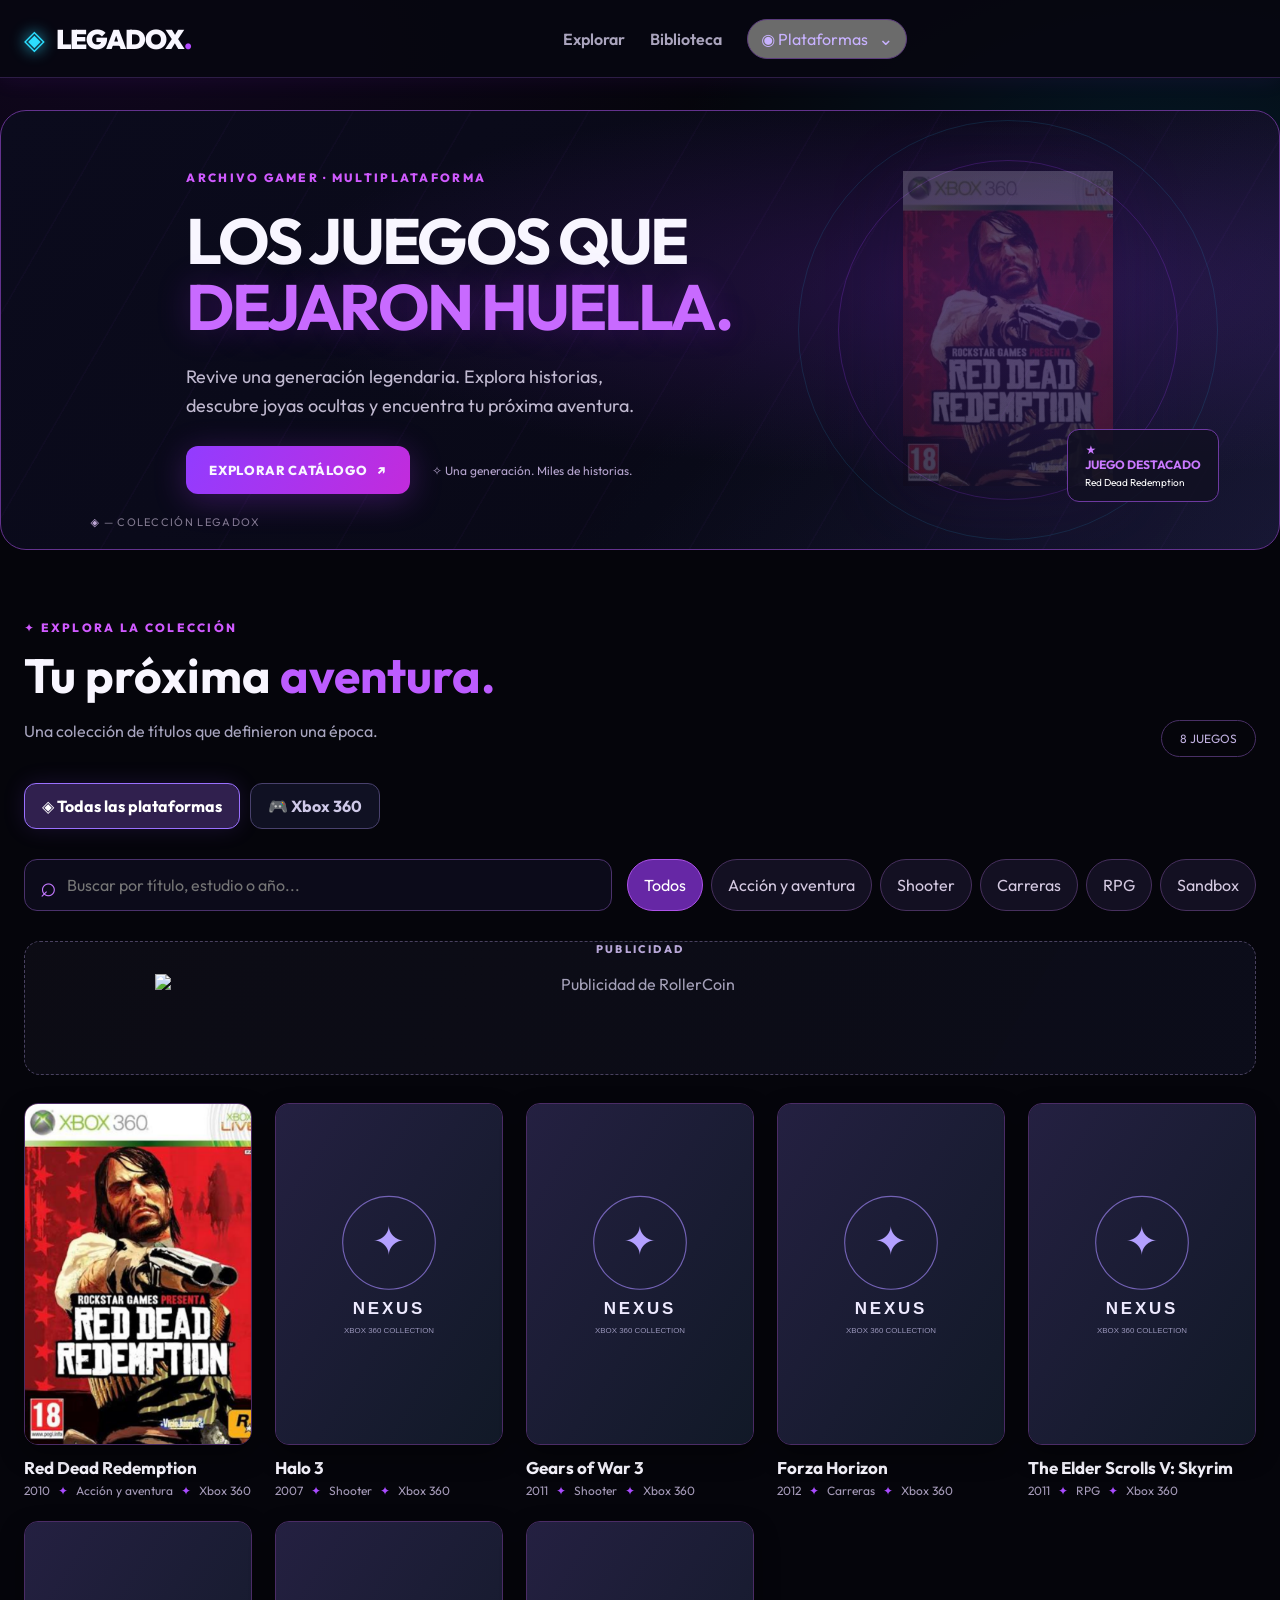
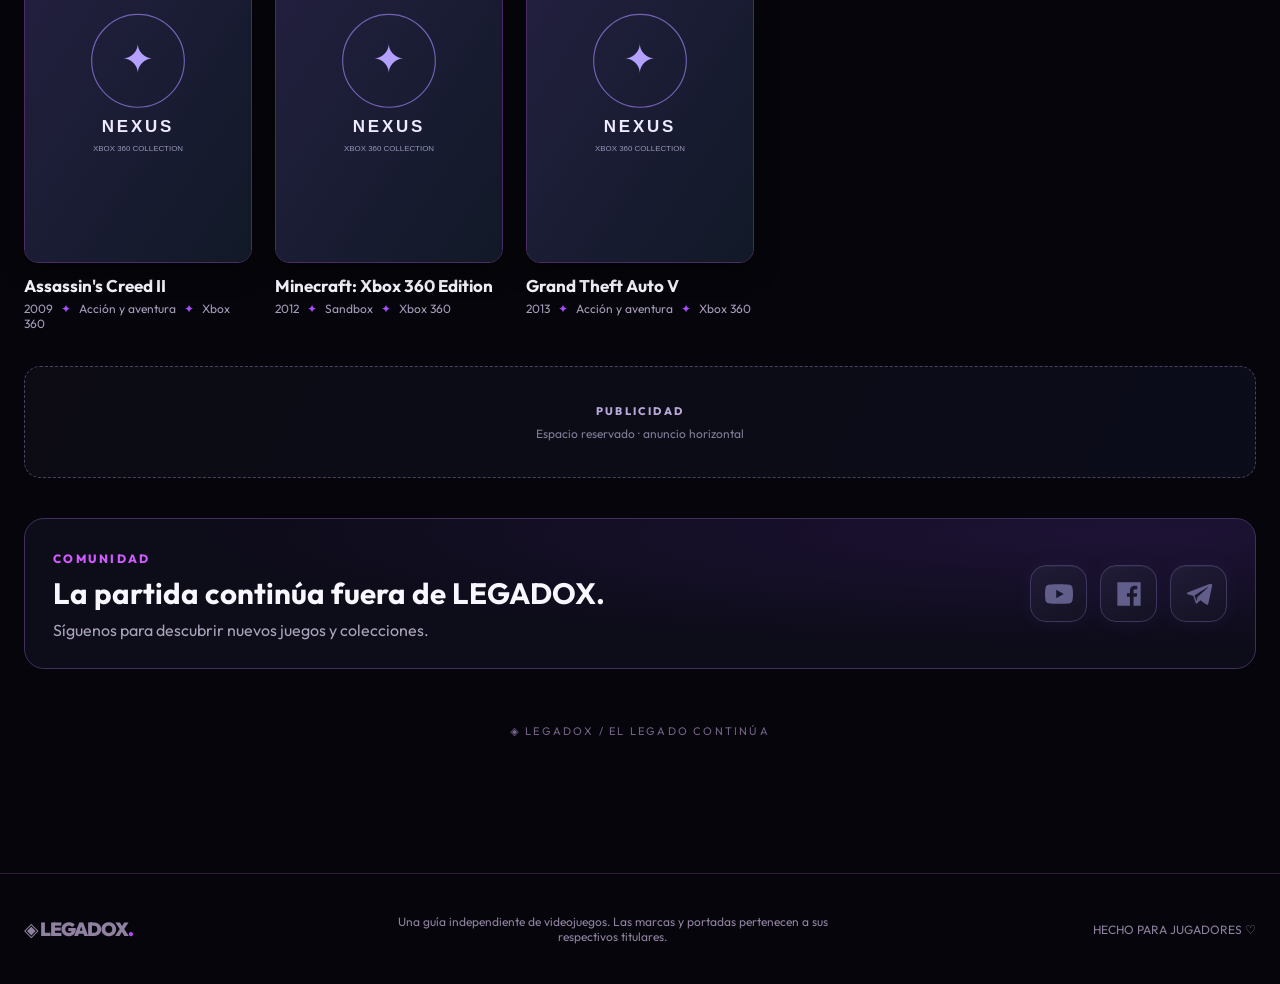
==== commit 37ad1d46: "Update index.html" ====
--- a/index.html
+++ b/index.html
@@ -229,7 +229,6 @@
 
       <!-- =====================================
            PUBLICIDAD 01 - ROLLERCOIN
-           FORMATO: 970 x 90
            UBICACIÓN: ANTES DEL CATÁLOGO
       ====================================== -->
       <div
@@ -246,7 +245,7 @@
         >
 
           <img
-            src="https://static.rollercoin.com/static/img/ref/gen2/w970h90.gif"
+            src="https://static.rollercoin.com/static/img/ref/gen2/w970h250.gif"
             alt="Publicidad de RollerCoin"
             width="970"
             height="90"
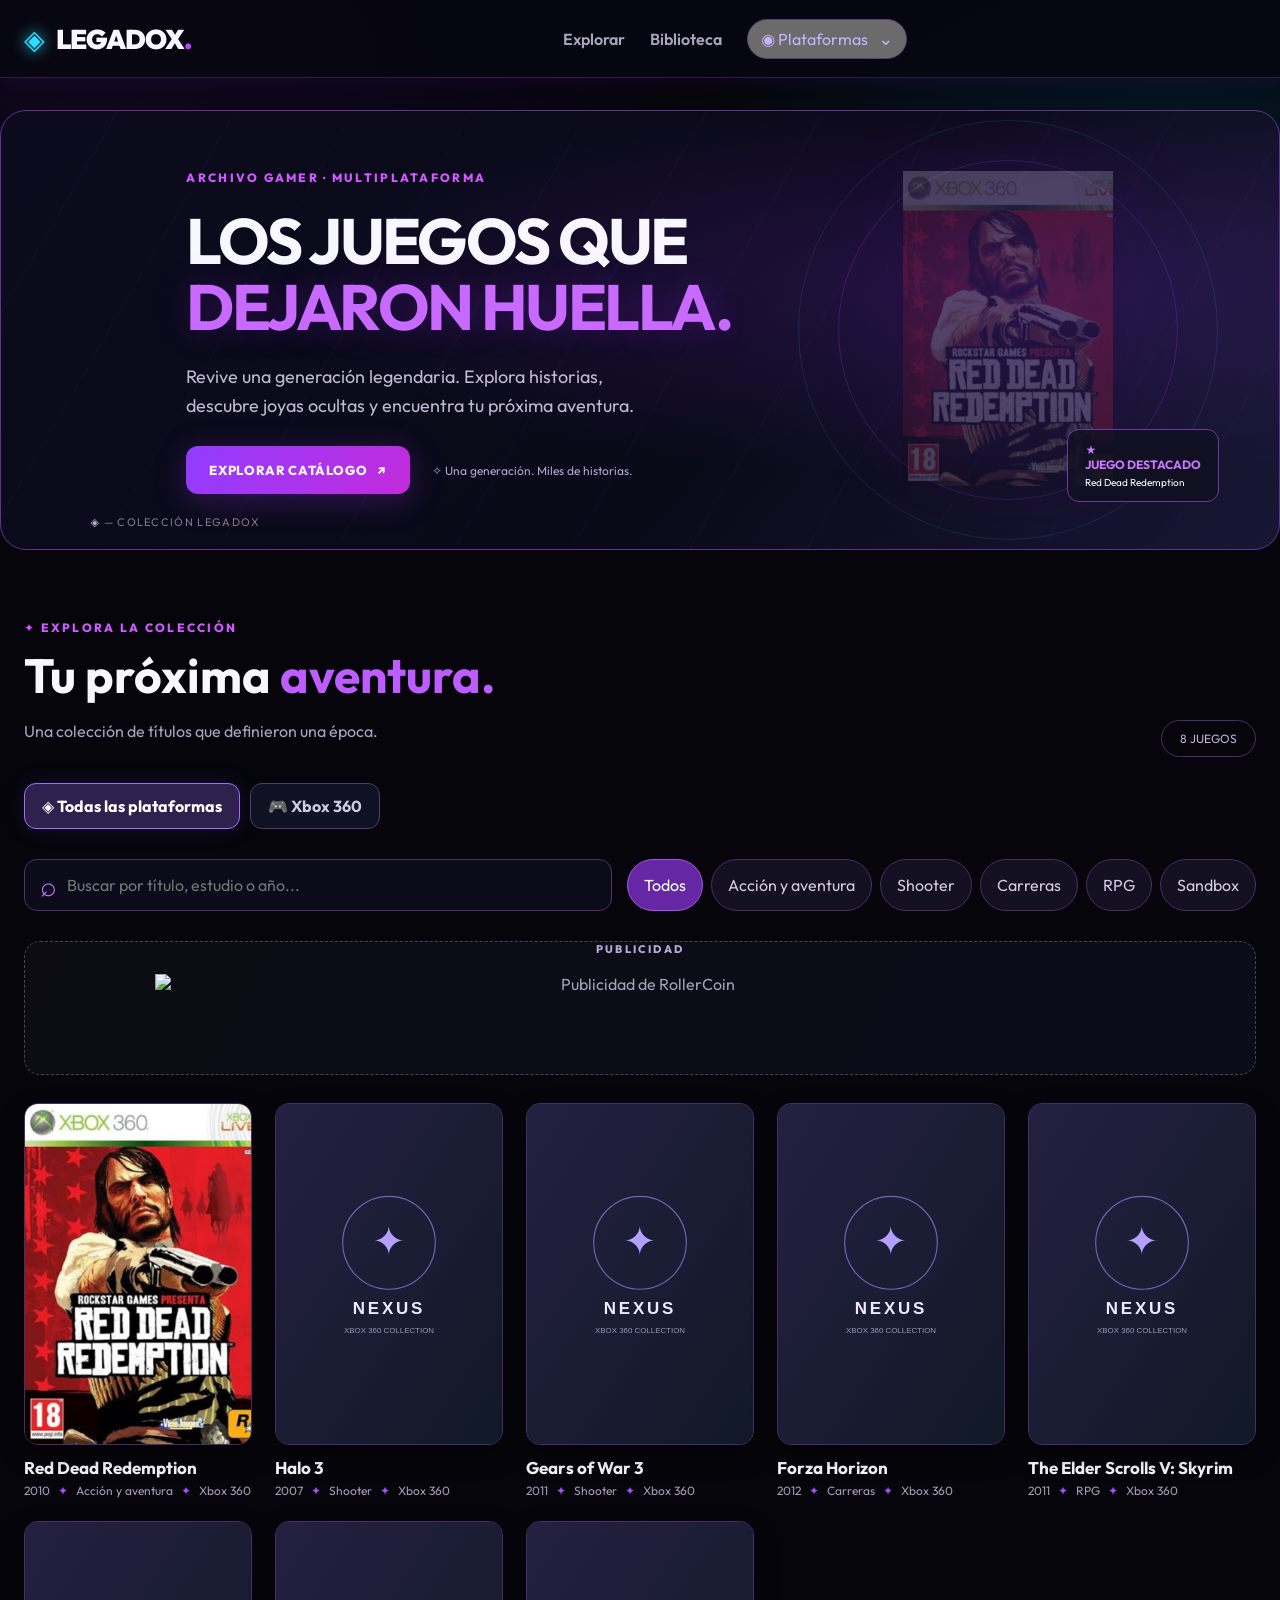
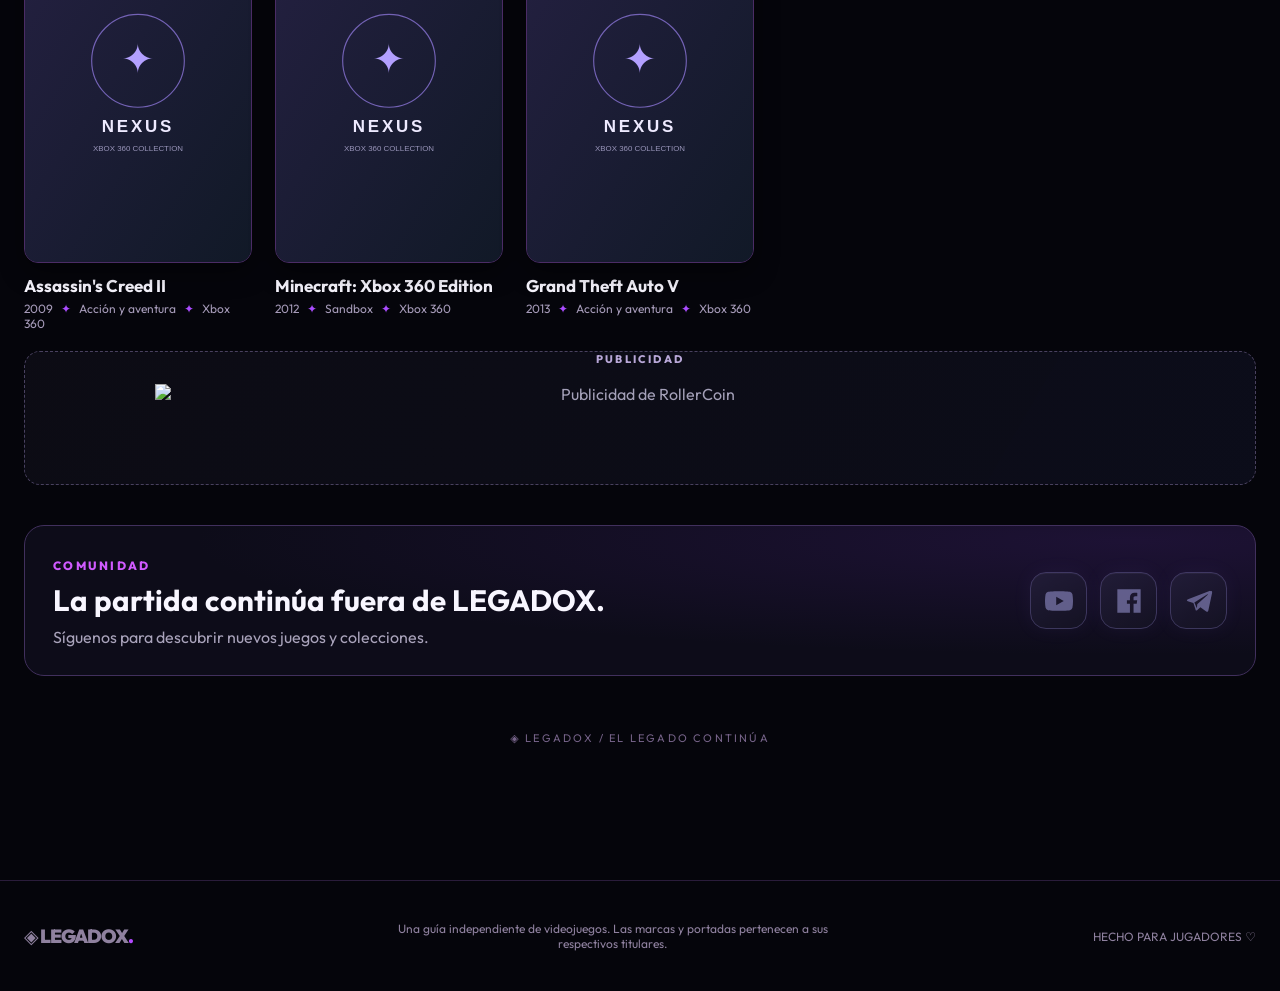
==== commit 3dfadd10: "Update index.html" ====
--- a/index.html
+++ b/index.html
@@ -271,20 +271,33 @@
       </div>
 
 
-      <!-- =====================================
-           PUBLICIDAD 02 - RESERVADA
-           UBICACIÓN: DESPUÉS DEL CATÁLOGO
+        <!-- =====================================
+           PUBLICIDAD 02 - ROLLERCOIN
+           UBICACIÓN: DESPUES DEL CATÁLOGO
       ====================================== -->
       <div
-        class="ad-slot ad-slot-wide ad-slot-bottom"
-        aria-label="Espacio reservado para publicidad"
+        class="ad-slot ad-slot-wide"
+        aria-label="Publicidad de RollerCoin"
       >
 
         <span>PUBLICIDAD</span>
 
-        <small>
-          Espacio reservado · anuncio horizontal
-        </small>
+        <a
+          href="https://rollercoin.com/?r=km037x1z"
+          target="_blank"
+          rel="sponsored noopener noreferrer"
+        >
+
+          <img
+            src="https://static.rollercoin.com/static/img/ref/gen2/w970h250.gif"
+            alt="Publicidad de RollerCoin"
+            width="970"
+            height="90"
+            loading="lazy"
+            style="display:block;max-width:100%;height:auto;margin:10px auto;"
+          >
+
+        </a>
 
       </div>
 
